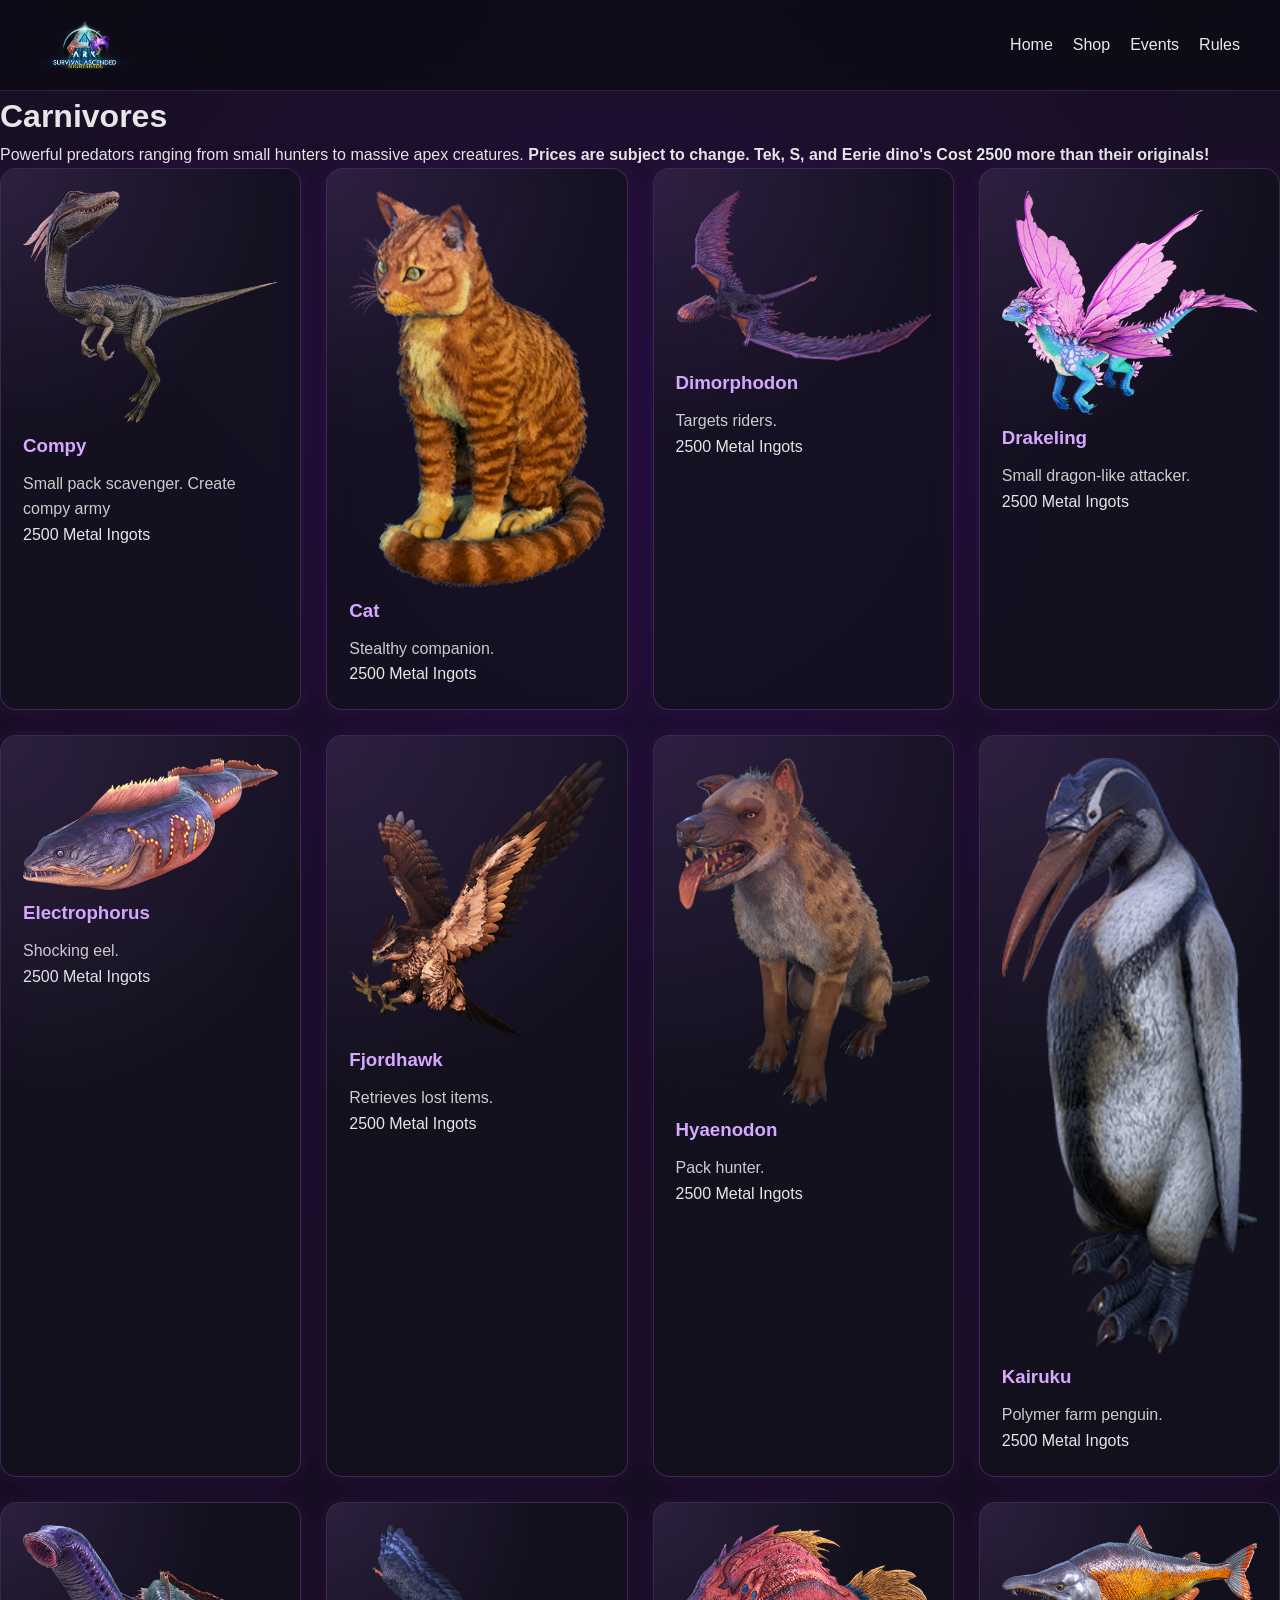
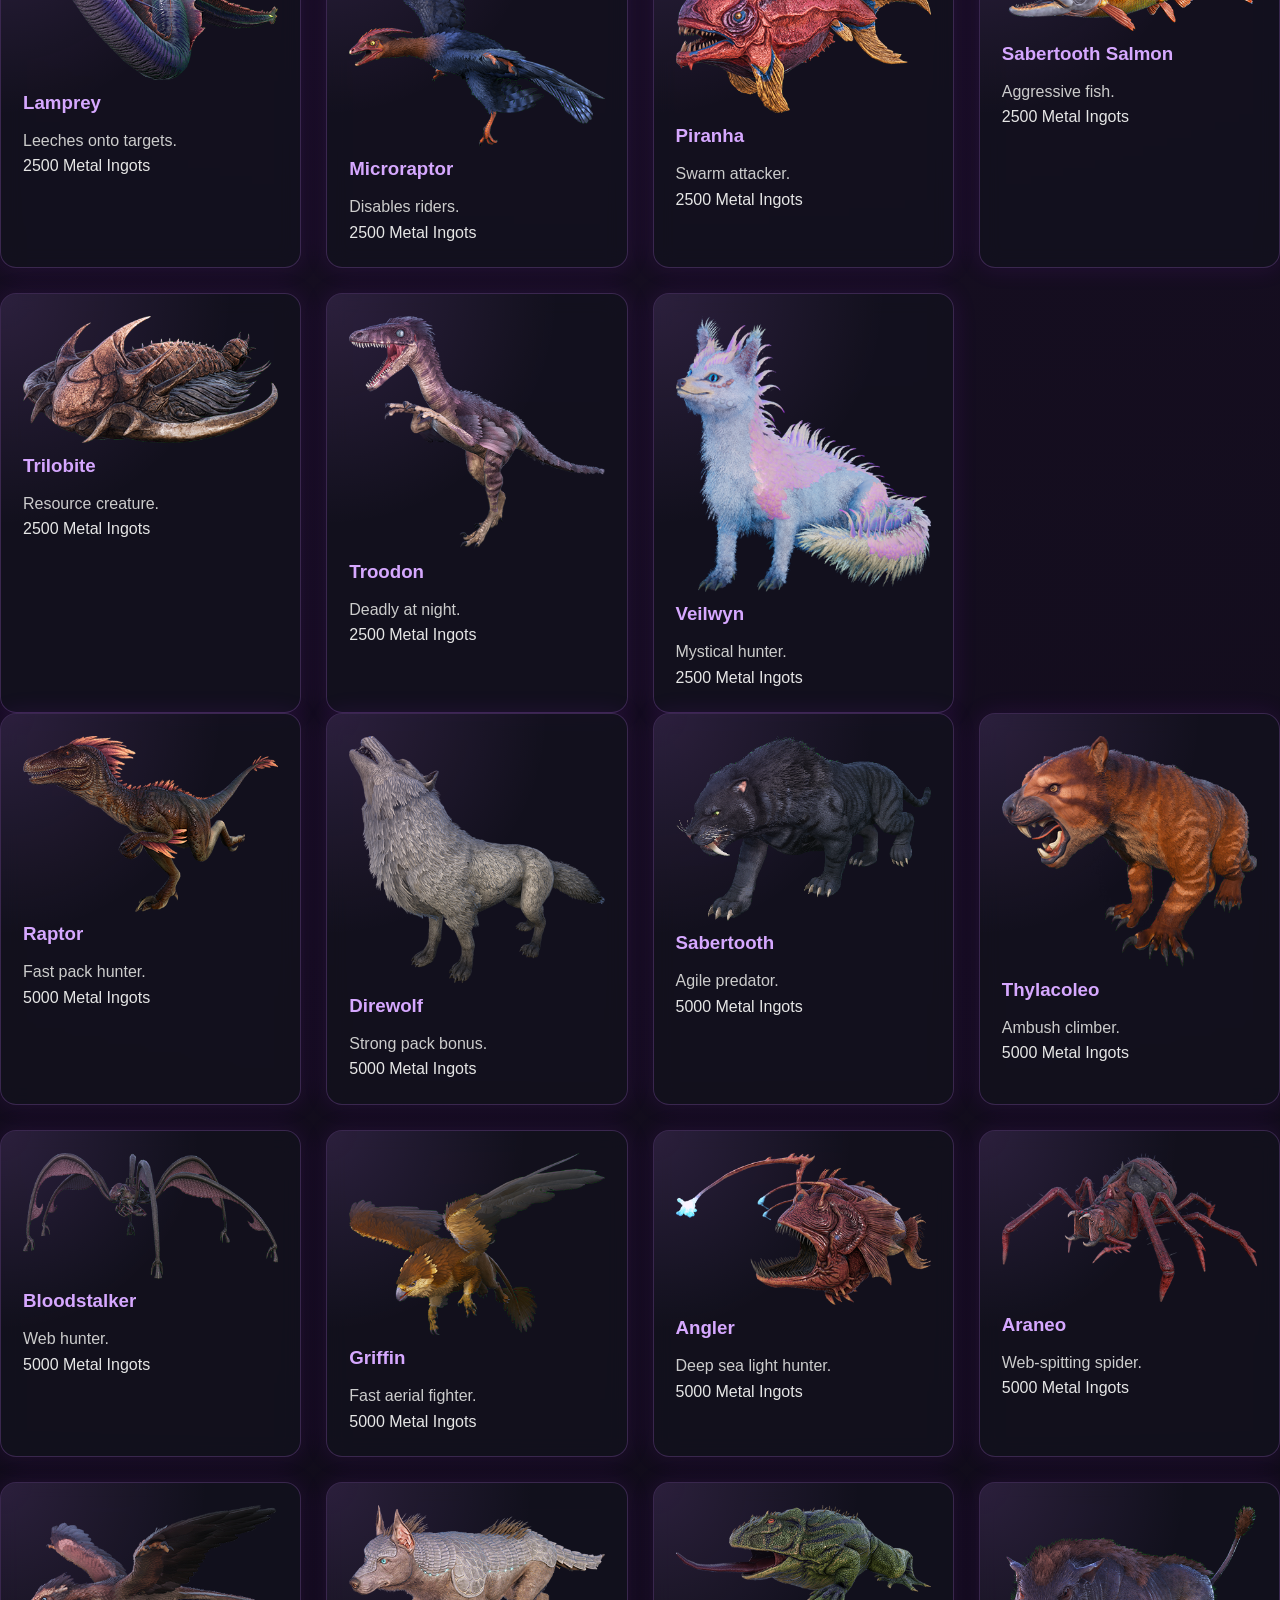
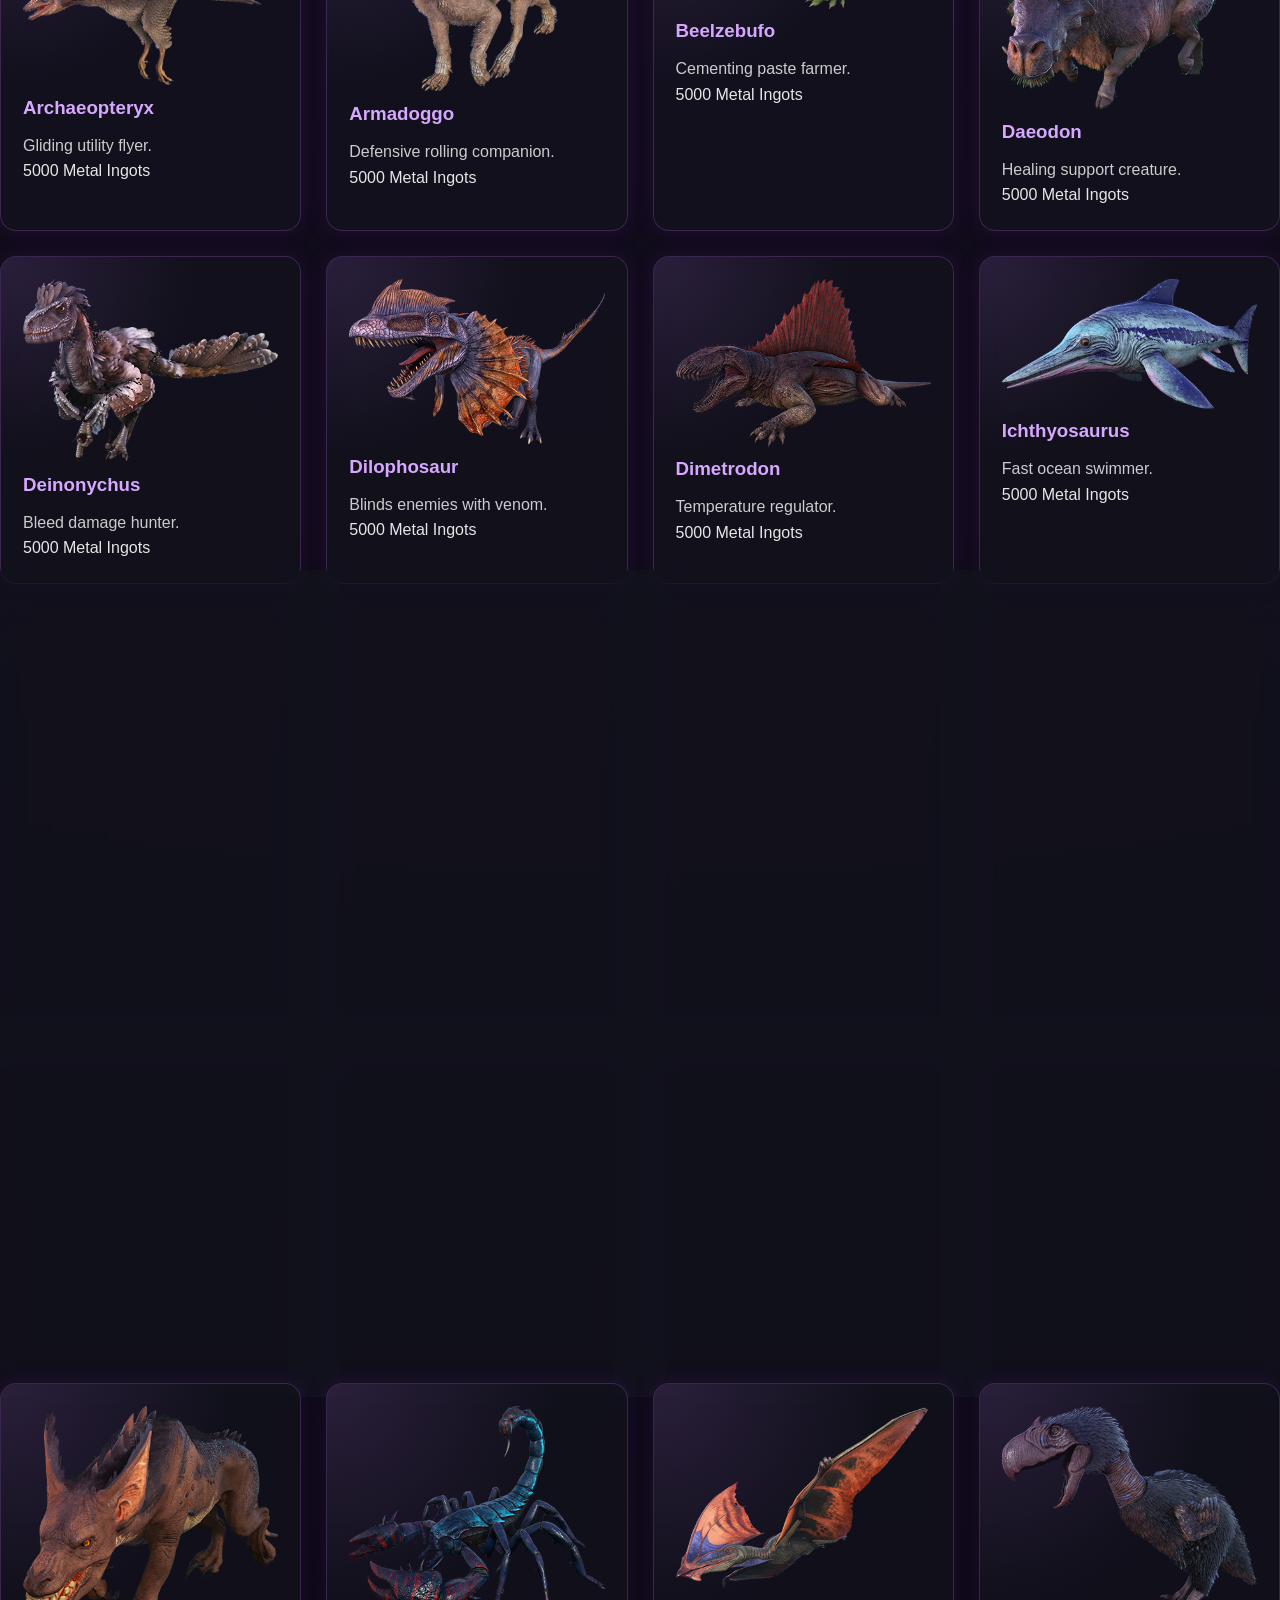
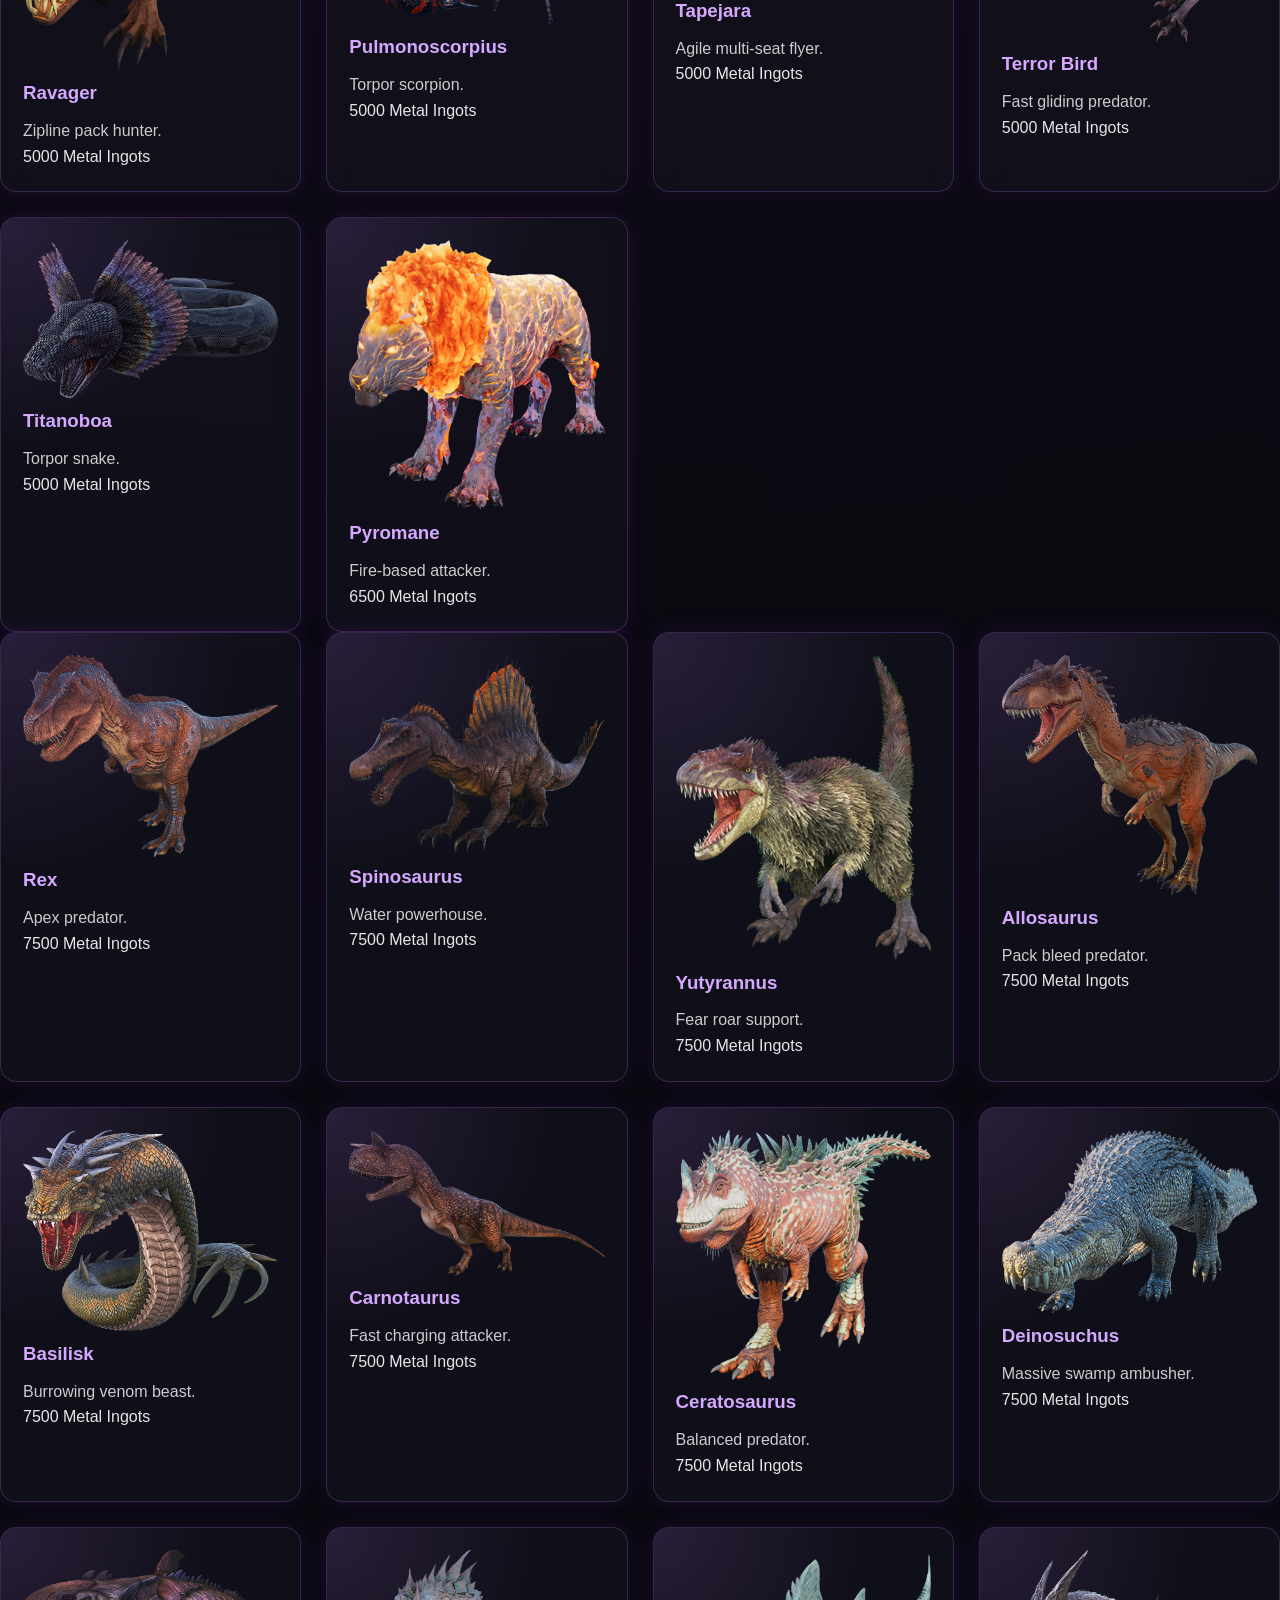
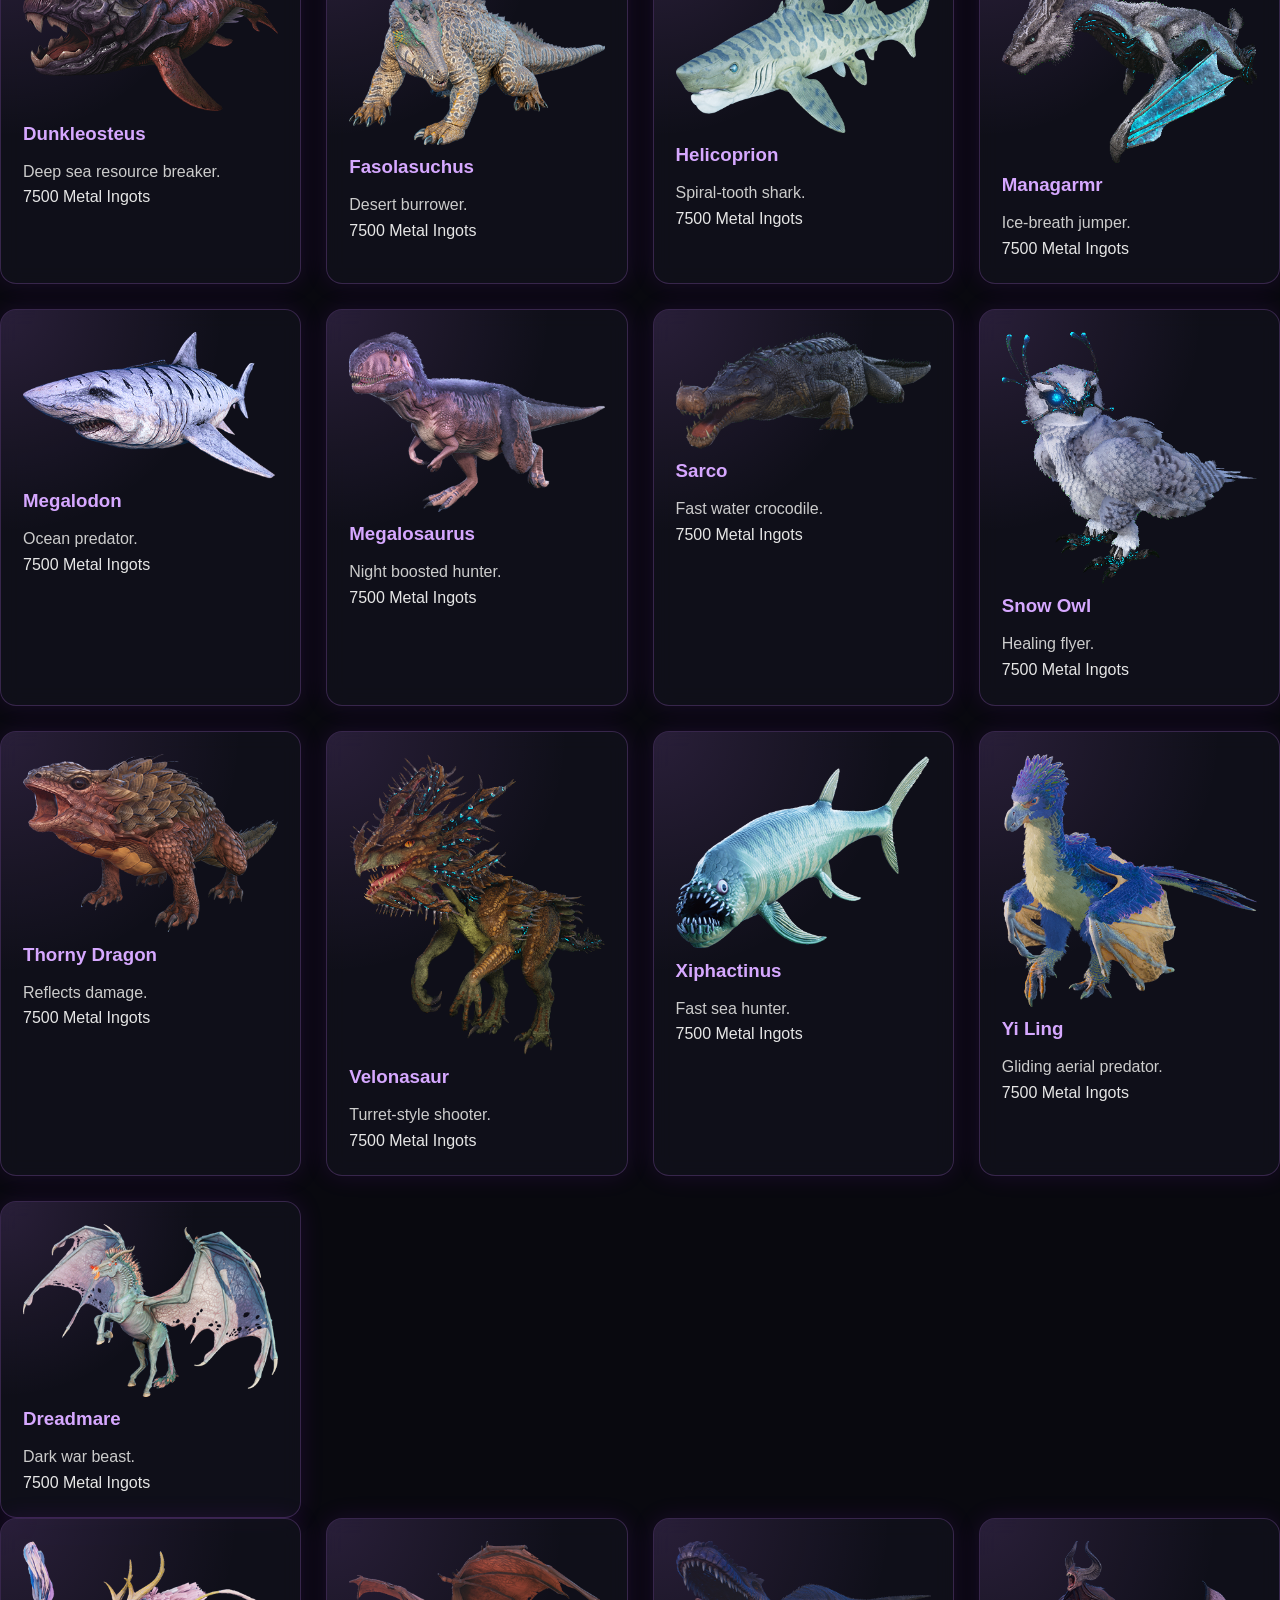
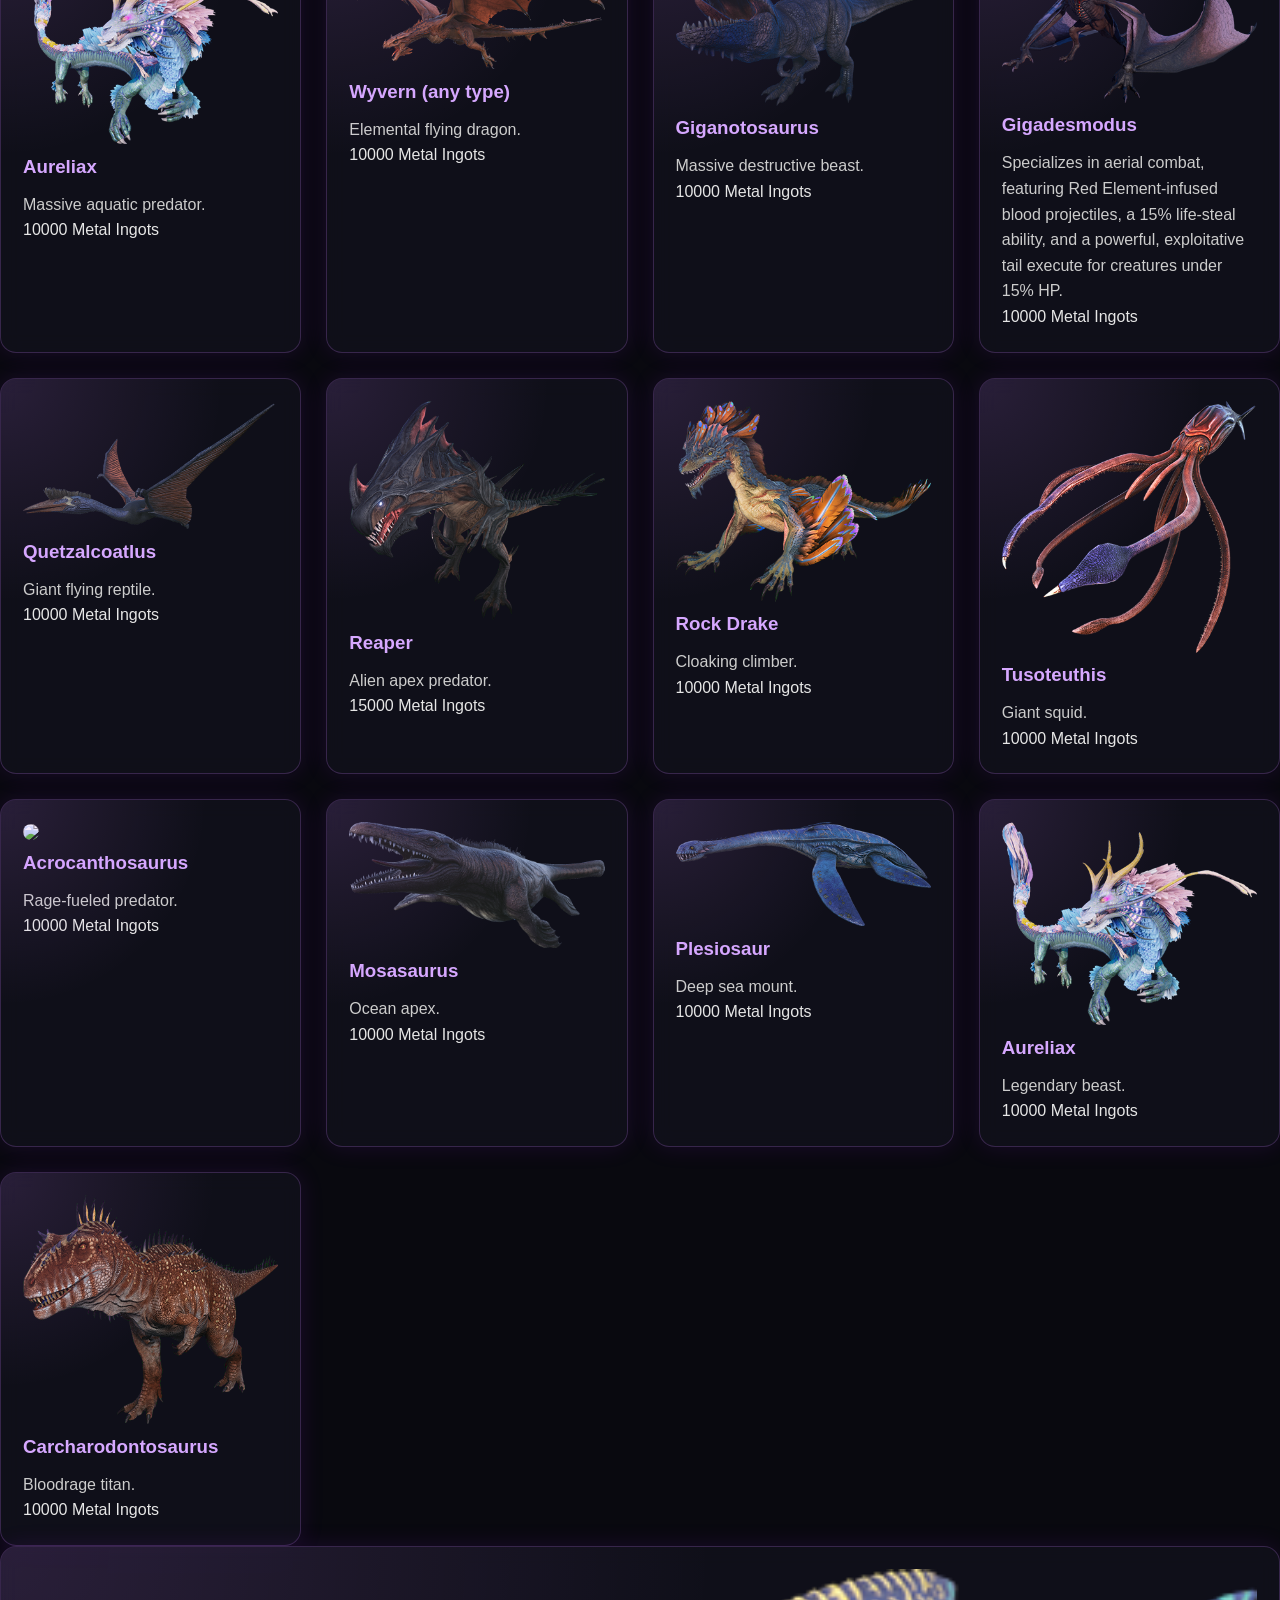
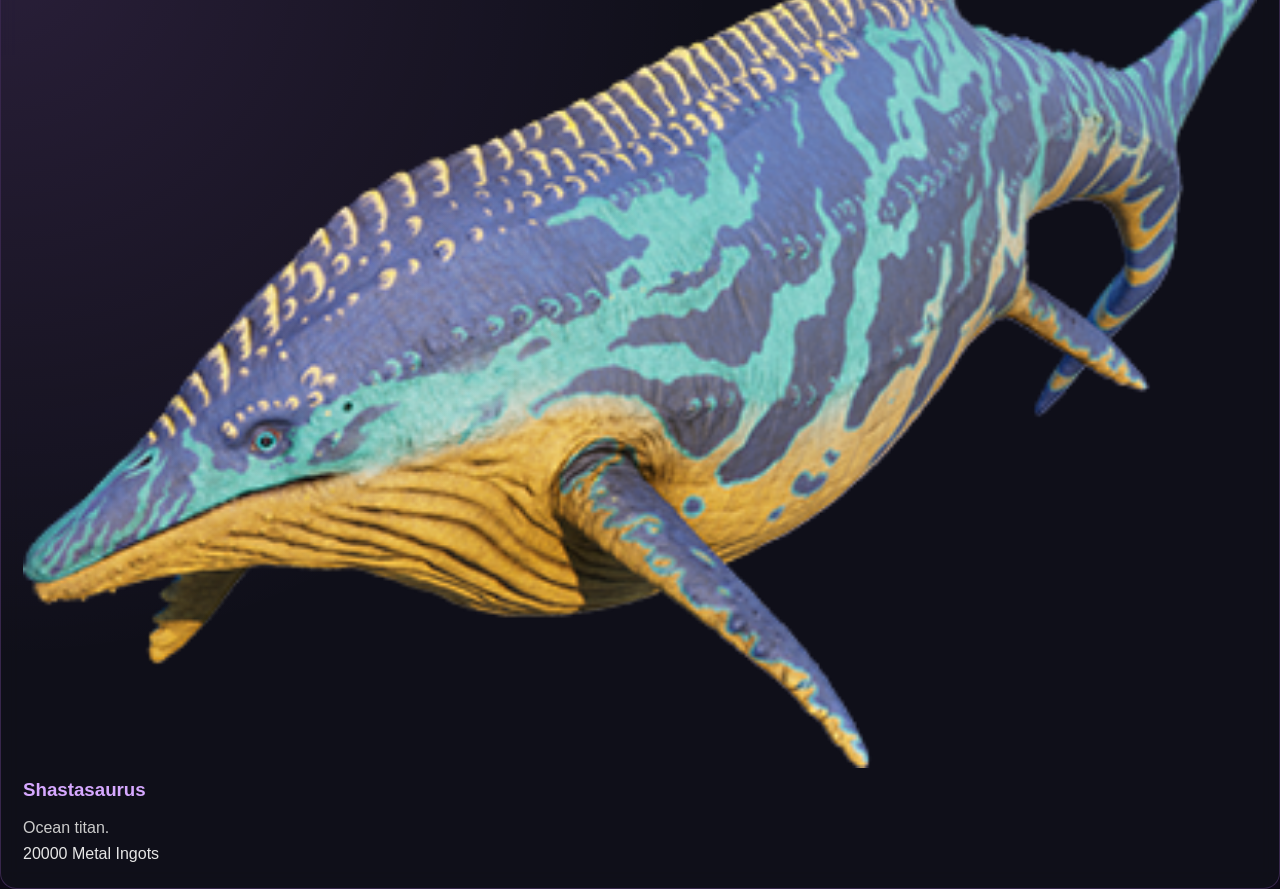
==== carnivores.html @ a94befd1 "Fixed the custom resource/item amount input." ====
<!DOCTYPE html>
<html lang="en">
<head>
<meta charset="UTF-8">
<title>Carnivores - Nightshade Ark</title>
<link rel="stylesheet" href="css/styles.css">
</head>

<body>

<!-- NAVBAR -->
<nav class="navbar">
    <a href="index.html" class="logo">
        <img src="images/logo-transparent.png" alt="Nightshade Logo">
    </a>
    <ul class="nav-links">
        <li><a href="index.html">Home</a></li>
        <li><a href="shop.html">Shop</a></li>
        <li><a href="events.html">Events</a></li>
        <li><a href="rules.html">Rules</a></li>
    </ul>
</nav>

<!-- HEADER -->
<header class="shop-header">
    <h1>Carnivores</h1>
    <p>Powerful predators ranging from small hunters to massive apex creatures. <strong>Prices are subject to change. Tek, S, and Eerie dino's Cost 2500 more than their originals!</strong></p>
</header>

<!-- ===== SMALL ===== -->
<section class="dino-section">
<div class="dino-grid">

<div class="dino-card"><img src="images/dinos/carnivores/compy.webp"><h3>Compy</h3><p>Small pack scavenger. Create compy army</p><span class="price">2500 Metal Ingots</span></div>
<div class="dino-card"><img src="images/dinos/carnivores/cat.webp"><h3>Cat</h3><p>Stealthy companion.</p><span class="price">2500 Metal Ingots</span></div>
<div class="dino-card"><img src="images/dinos/carnivores/dimorphodon.webp"><h3>Dimorphodon</h3><p>Targets riders.</p><span class="price">2500 Metal Ingots</span></div>
<div class="dino-card"><img src="images/dinos/carnivores/drakeling.webp"><h3>Drakeling</h3><p>Small dragon-like attacker.</p><span class="price">2500 Metal Ingots</span></div>
<div class="dino-card"><img src="images/dinos/carnivores/electrophorus.webp"><h3>Electrophorus</h3><p>Shocking eel.</p><span class="price">2500 Metal Ingots</span></div>
<div class="dino-card"><img src="images/dinos/carnivores/fjordhawk.webp"><h3>Fjordhawk</h3><p>Retrieves lost items.</p><span class="price">2500 Metal Ingots</span></div>
<div class="dino-card"><img src="images/dinos/carnivores/hyaenodon.webp"><h3>Hyaenodon</h3><p>Pack hunter.</p><span class="price">2500 Metal Ingots</span></div>
<div class="dino-card"><img src="images/dinos/carnivores/kairuku.webp"><h3>Kairuku</h3><p>Polymer farm penguin.</p><span class="price">2500 Metal Ingots</span></div>
<div class="dino-card"><img src="images/dinos/carnivores/lamprey.webp"><h3>Lamprey</h3><p>Leeches onto targets.</p><span class="price">2500 Metal Ingots</span></div>
<div class="dino-card"><img src="images/dinos/carnivores/microraptor.webp"><h3>Microraptor</h3><p>Disables riders.</p><span class="price">2500 Metal Ingots</span></div>
<div class="dino-card"><img src="images/dinos/carnivores/piranha.webp"><h3>Piranha</h3><p>Swarm attacker.</p><span class="price">2500 Metal Ingots</span></div>
<div class="dino-card"><img src="images/dinos/carnivores/sabertoothsalmon.webp"><h3>Sabertooth Salmon</h3><p>Aggressive fish.</p><span class="price">2500 Metal Ingots</span></div>
<div class="dino-card"><img src="images/dinos/carnivores/trilobite.webp"><h3>Trilobite</h3><p>Resource creature.</p><span class="price">2500 Metal Ingots</span></div>
<div class="dino-card"><img src="images/dinos/carnivores/troodon.webp"><h3>Troodon</h3><p>Deadly at night.</p><span class="price">2500 Metal Ingots</span></div>
<div class="dino-card"><img src="images/dinos/carnivores/veilwyn.webp"><h3>Veilwyn</h3><p>Mystical hunter.</p><span class="price">2500 Metal Ingots</span></div>

</div>
</section>

<!-- ===== MEDIUM ===== -->
<section class="dino-section">
<div class="dino-grid">

<div class="dino-card"><img src="images/dinos/carnivores/raptor.webp"><h3>Raptor</h3><p>Fast pack hunter.</p><span class="price">5000 Metal Ingots</span></div>
<div class="dino-card"><img src="images/dinos/carnivores/direwolf.webp"><h3>Direwolf</h3><p>Strong pack bonus.</p><span class="price">5000 Metal Ingots</span></div>
<div class="dino-card"><img src="images/dinos/carnivores/sabertooth.webp"><h3>Sabertooth</h3><p>Agile predator.</p><span class="price">5000 Metal Ingots</span></div>
<div class="dino-card"><img src="images/dinos/carnivores/thylacoleo.webp"><h3>Thylacoleo</h3><p>Ambush climber.</p><span class="price">5000 Metal Ingots</span></div>
<div class="dino-card"><img src="images/dinos/carnivores/bloodstalker.webp"><h3>Bloodstalker</h3><p>Web hunter.</p><span class="price">5000 Metal Ingots</span></div>
<div class="dino-card"><img src="images/dinos/carnivores/griffin.webp"><h3>Griffin</h3><p>Fast aerial fighter.</p><span class="price">5000 Metal Ingots</span></div>
<div class="dino-card"><img src="images/dinos/carnivores/angler.webp"><h3>Angler</h3><p>Deep sea light hunter.</p><span class="price">5000 Metal Ingots</span></div>
<div class="dino-card"><img src="images/dinos/carnivores/araneo.webp"><h3>Araneo</h3><p>Web-spitting spider.</p><span class="price">5000 Metal Ingots</span></div>
<div class="dino-card"><img src="images/dinos/carnivores/archaeopteryx.webp"><h3>Archaeopteryx</h3><p>Gliding utility flyer.</p><span class="price">5000 Metal Ingots</span></div>
<div class="dino-card"><img src="images/dinos/carnivores/armadoggo.webp"><h3>Armadoggo</h3><p>Defensive rolling companion.</p><span class="price">5000 Metal Ingots</span></div>
<div class="dino-card"><img src="images/dinos/carnivores/beelzebufo.webp"><h3>Beelzebufo</h3><p>Cementing paste farmer.</p><span class="price">5000 Metal Ingots</span></div>
<div class="dino-card"><img src="images/dinos/carnivores/daeodon.webp"><h3>Daeodon</h3><p>Healing support creature.</p><span class="price">5000 Metal Ingots</span></div>
<div class="dino-card"><img src="images/dinos/carnivores/deinonychus.webp"><h3>Deinonychus</h3><p>Bleed damage hunter.</p><span class="price">5000 Metal Ingots</span></div>
<div class="dino-card"><img src="images/dinos/carnivores/dilophosaur.webp"><h3>Dilophosaur</h3><p>Blinds enemies with venom.</p><span class="price">5000 Metal Ingots</span></div>
<div class="dino-card"><img src="images/dinos/carnivores/dimetrodon.webp"><h3>Dimetrodon</h3><p>Temperature regulator.</p><span class="price">5000 Metal Ingots</span></div>
<div class="dino-card"><img src="images/dinos/carnivores/ichthyosaurus.webp"><h3>Ichthyosaurus</h3><p>Fast ocean swimmer.</p><span class="price">5000 Metal Ingots</span></div>
<div class="dino-card"><img src="images/dinos/carnivores/kaprosuchus.webp"><h3>Kaprosuchus</h3><p>Leaping ambusher.</p><span class="price">5000 Metal Ingots</span></div>
<div class="dino-card"><img src="images/dinos/carnivores/manta.webp"><h3>Manta</h3><p>Fast aquatic attacker.</p><span class="price">5000 Metal Ingots</span></div>
<div class="dino-card"><img src="images/dinos/carnivores/mantis.webp"><h3>Mantis</h3><p>Weapon-wielding insect.</p><span class="price">5000 Metal Ingots</span></div>
<div class="dino-card"><img src="images/dinos/carnivores/megalania.webp"><h3>Megalania</h3><p>Applies rabies debuff.</p><span class="price">5000 Metal Ingots</span></div>
<div class="dino-card"><img src="images/dinos/carnivores/megaraptor.webp"><h3>Megaraptor</h3><p>Swift aggressive hunter.</p><span class="price">5000 Metal Ingots</span></div>
<div class="dino-card"><img src="images/dinos/carnivores/oviraptor.webp"><h3>Oviraptor</h3><p>Boosts egg production.</p><span class="price">5000 Metal Ingots</span></div>
<div class="dino-card"><img src="images/dinos/carnivores/pteranodon.webp"><h3>Pteranodon</h3><p>Fast travel flyer.</p><span class="price">5000 Metal Ingots</span></div>
<div class="dino-card"><img src="images/dinos/carnivores/purlovia.webp"><h3>Purlovia</h3><p>Burrowing ambusher.</p><span class="price">5000 Metal Ingots</span></div>
<div class="dino-card"><img src="images/dinos/carnivores/ravager.webp"><h3>Ravager</h3><p>Zipline pack hunter.</p><span class="price">5000 Metal Ingots</span></div>
<div class="dino-card"><img src="images/dinos/carnivores/pulmonoscorpius.webp"><h3>Pulmonoscorpius</h3><p>Torpor scorpion.</p><span class="price">5000 Metal Ingots</span></div>
<div class="dino-card"><img src="images/dinos/carnivores/tapejara.webp"><h3>Tapejara</h3><p>Agile multi-seat flyer.</p><span class="price">5000 Metal Ingots</span></div>
<div class="dino-card"><img src="images/dinos/carnivores/terrorbird.webp"><h3>Terror Bird</h3><p>Fast gliding predator.</p><span class="price">5000 Metal Ingots</span></div>
<div class="dino-card"><img src="images/dinos/carnivores/titanoboa.webp"><h3>Titanoboa</h3><p>Torpor snake.</p><span class="price">5000 Metal Ingots</span></div>
<div class="dino-card"><img src="images/dinos/carnivores/pyromane.webp"><h3>Pyromane</h3><p>Fire-based attacker.</p><span class="price">6500 Metal Ingots</span></div>

</div>

</div>
</section>

<!-- ===== LARGE ===== -->
<section class="dino-section">
<div class="dino-grid">

<div class="dino-card"><img src="images/dinos/carnivores/rex.webp"><h3>Rex</h3><p>Apex predator.</p><span class="price">7500 Metal Ingots</span></div>
<div class="dino-card"><img src="images/dinos/carnivores/spinosaur.webp"><h3>Spinosaurus</h3><p>Water powerhouse.</p><span class="price">7500 Metal Ingots</span></div>
<div class="dino-card"><img src="images/dinos/carnivores/yutyrannus.webp"><h3>Yutyrannus</h3><p>Fear roar support.</p><span class="price">7500 Metal Ingots</span></div>
<div class="dino-card"><img src="images/dinos/carnivores/allosaurus.webp"><h3>Allosaurus</h3><p>Pack bleed predator.</p><span class="price">7500 Metal Ingots</span></div>
<div class="dino-card"><img src="images/dinos/carnivores/basilisk.webp"><h3>Basilisk</h3><p>Burrowing venom beast.</p><span class="price">7500 Metal Ingots</span></div>
<div class="dino-card"><img src="images/dinos/carnivores/carnotaurus.webp"><h3>Carnotaurus</h3><p>Fast charging attacker.</p><span class="price">7500 Metal Ingots</span></div>
<div class="dino-card"><img src="images/dinos/carnivores/ceratosaurus.webp"><h3>Ceratosaurus</h3><p>Balanced predator.</p><span class="price">7500 Metal Ingots</span></div>
<div class="dino-card"><img src="images/dinos/carnivores/deinosuchus.webp"><h3>Deinosuchus</h3><p>Massive swamp ambusher.</p><span class="price">7500 Metal Ingots</span></div>
<div class="dino-card"><img src="images/dinos/carnivores/dunkleosteus.webp"><h3>Dunkleosteus</h3><p>Deep sea resource breaker.</p><span class="price">7500 Metal Ingots</span></div>
<div class="dino-card"><img src="images/dinos/carnivores/fasolasuchus.webp"><h3>Fasolasuchus</h3><p>Desert burrower.</p><span class="price">7500 Metal Ingots</span></div>
<div class="dino-card"><img src="images/dinos/carnivores/helicoprion.webp"><h3>Helicoprion</h3><p>Spiral-tooth shark.</p><span class="price">7500 Metal Ingots</span></div>
<div class="dino-card"><img src="images/dinos/carnivores/managarmr.webp"><h3>Managarmr</h3><p>Ice-breath jumper.</p><span class="price">7500 Metal Ingots</span></div>
<div class="dino-card"><img src="images/dinos/carnivores/megalodon.webp"><h3>Megalodon</h3><p>Ocean predator.</p><span class="price">7500 Metal Ingots</span></div>
<div class="dino-card"><img src="images/dinos/carnivores/megalosaurus.webp"><h3>Megalosaurus</h3><p>Night boosted hunter.</p><span class="price">7500 Metal Ingots</span></div>
<div class="dino-card"><img src="images/dinos/carnivores/sarco.webp"><h3>Sarco</h3><p>Fast water crocodile.</p><span class="price">7500 Metal Ingots</span></div>
<div class="dino-card"><img src="images/dinos/carnivores/snowowl.webp"><h3>Snow Owl</h3><p>Healing flyer.</p><span class="price">7500 Metal Ingots</span></div>
<div class="dino-card"><img src="images/dinos/carnivores/thornydragon.webp"><h3>Thorny Dragon</h3><p>Reflects damage.</p><span class="price">7500 Metal Ingots</span></div>
<div class="dino-card"><img src="images/dinos/carnivores/velonasaur.webp"><h3>Velonasaur</h3><p>Turret-style shooter.</p><span class="price">7500 Metal Ingots</span></div>
<div class="dino-card"><img src="images/dinos/carnivores/xiphactinus.webp"><h3>Xiphactinus</h3><p>Fast sea hunter.</p><span class="price">7500 Metal Ingots</span></div>
<div class="dino-card"><img src="images/dinos/carnivores/yiling.webp"><h3>Yi Ling</h3><p>Gliding aerial predator.</p><span class="price">7500 Metal Ingots</span></div>
<div class="dino-card"><img src="images/dinos/carnivores/dreadmare.webp"><h3>Dreadmare</h3><p>Dark war beast.</p><span class="price">7500 Metal Ingots</span></div>

</div>

</div>
</section>

<!-- ===== EXTREME ===== -->
<section class="dino-section">
<div class="dino-grid">
<div class="dino-card"><img src="images/dinos/carnivores/aureliax.webp"><h3>Aureliax</h3><p>Massive aquatic predator.</p><span class="price">10000 Metal Ingots</span></div>
<div class="dino-card"><img src="images/dinos/carnivores/wyvern.webp"><h3>Wyvern (any type)</h3><p>Elemental flying dragon.</p><span class="price">10000 Metal Ingots</span></div>
<div class="dino-card"><img src="images/dinos/carnivores/giganotosaurus.webp"><h3>Giganotosaurus</h3><p>Massive destructive beast.</p><span class="price">10000 Metal Ingots</span></div>
<div class="dino-card"><img src="images/dinos/carnivores/gigadesmodus.webp"><h3>Gigadesmodus</h3><p>Specializes in aerial combat, featuring Red Element-infused blood projectiles, a 15% life-steal ability, and a powerful, exploitative tail execute for creatures under 15% HP.</p><span class="price">10000 Metal Ingots</span></div>
<div class="dino-card"><img src="images/dinos/carnivores/quetzal.webp"><h3>Quetzalcoatlus</h3><p>Giant flying reptile.</p><span class="price">10000 Metal Ingots</span></div>
<div class="dino-card"><img src="images/dinos/carnivores/reaper.webp"><h3>Reaper</h3><p>Alien apex predator.</p><span class="price">15000 Metal Ingots</span></div>
<div class="dino-card"><img src="images/dinos/carnivores/rockdrake.webp"><h3>Rock Drake</h3><p>Cloaking climber.</p><span class="price">10000 Metal Ingots</span></div>
<div class="dino-card"><img src="images/dinos/carnivores/tusoteuthis.webp"><h3>Tusoteuthis</h3><p>Giant squid.</p><span class="price">10000 Metal Ingots</span></div>
<div class="dino-card"><img src="images/dinos/carnivores/acrocanthosaurus.webp"><h3>Acrocanthosaurus</h3><p>Rage-fueled predator.</p><span class="price">10000 Metal Ingots</span></div>
<div class="dino-card"><img src="images/dinos/carnivores/mosasaurus.webp"><h3>Mosasaurus</h3><p>Ocean apex.</p><span class="price">10000 Metal Ingots</span></div>
<div class="dino-card"><img src="images/dinos/carnivores/plesiosaur.webp"><h3>Plesiosaur</h3><p>Deep sea mount.</p><span class="price">10000 Metal Ingots</span></div>
<div class="dino-card"><img src="images/dinos/carnivores/aureliax.webp"><h3>Aureliax</h3><p>Legendary beast.</p><span class="price">10000 Metal Ingots</span></div>
<div class="dino-card"><img src="images/dinos/carnivores/carcharodontosaurus.webp"><h3>Carcharodontosaurus</h3><p>Bloodrage titan.</p><span class="price">10000 Metal Ingots</span></div>

</div>

</div>
</section>

<!-- ===== BEHEMOTH ===== -->
<section class="dino-section">
<div class="dino-grid">

<div class="dino-card"><img src="images/dinos/carnivores/shastasaurus.webp"><h3>Shastasaurus</h3><p>Ocean titan.</p><span class="price">20000 Metal Ingots</span></div>

</div>
</section>
<script>
    let cart = JSON.parse(localStorage.getItem('arkShopCart')) || [];

    // 1. CLICK TO ADD (This is the only time the HTML list "refreshes")
    document.addEventListener('click', (e) => {
        const card = e.target.closest('.item-card') || e.target.closest('.dino-card');
        if (card) {
            const nameEl = card.querySelector('h2') || card.querySelector('h3');
            const priceEl = card.querySelector('.price');
            if (nameEl && priceEl) {
                const name = nameEl.innerText.trim();
                const priceInIngots = parseInt(priceEl.innerText.replace(/[^0-9]/g, ''));
                if (!isNaN(priceInIngots)) {
                    const index = cart.findIndex(item => item.name === name);
                    if (index !== -1) {
                        cart[index].qty += 1;
                    } else {
                        cart.push({ name: name, price: priceInIngots, qty: 1 });
                    }
                    // Full refresh only when a card is clicked
                    renderCart();
                }
            }
        }
    });

    // 2. PLUS/MINUS BUTTONS (Also triggers full refresh)
    function updateQuantity(name, change) {
        const index = cart.findIndex(item => item.name === name);
        if (index !== -1) {
            cart[index].qty += change;
            if (cart[index].qty <= 0) cart.splice(index, 1);
            renderCart();
        }
    }

    // 3. MANUAL TYPING (DOES NOT refresh HTML - allows continuous typing)
    function handleManualQty(name, newQty, inputElement) {
        const index = cart.findIndex(item => item.name === name);
        if (index !== -1) {
            const val = parseInt(newQty);
            // Update the data in memory
            cart[index].qty = isNaN(val) ? 0 : val;
            
            // Save to memory
            localStorage.setItem('arkShopCart', JSON.stringify(cart));

            // Update the PRICE for just THIS row without refreshing the list
            const row = inputElement.closest('.cart-row');
            const rowPriceDisplay = row.querySelector('.item-price-display');
            if (rowPriceDisplay) {
                rowPriceDisplay.innerText = (cart[index].qty * cart[index].price).toLocaleString();
            }

            // Update the Grand Totals at the bottom
            calculateTotalsOnly();
        }
    }

    function calculateTotalsOnly() {
        let totalIngots = 0;
        cart.forEach(item => {
            totalIngots += (item.price * item.qty);
        });
        const totalRes = totalIngots * 20;
        document.getElementById('totalIng').innerText = totalIngots.toLocaleString();
        document.getElementById('totalRes').innerText = totalRes.toLocaleString();
    }

    function renderCart() {
        const listContainer = document.getElementById('cart-items-list');
        listContainer.innerHTML = '';
        
        if (cart.length === 0) {
            listContainer.innerHTML = '<p style="text-align:center; color:#555; font-size:12px; margin-top:10px;">Select items to begin</p>';
        }

        cart.forEach((item) => {
            listContainer.innerHTML += `
                <div class="cart-row">
                    <div class="item-controls">
                        <button class="qty-btn" onclick="event.stopPropagation(); updateQuantity('${item.name}', -1)">-</button>
                        <input type="number" class="qty-input" value="${item.qty}" 
                               oninput="handleManualQty('${item.name}', this.value, this)" 
                               onclick="event.stopPropagation()">
                        <button class="qty-btn" onclick="event.stopPropagation(); updateQuantity('${item.name}', 1)">+</button>
                    </div>
                    <span class="item-name">${item.name}</span>
                    <span class="item-price-display">${(item.price * item.qty).toLocaleString()}</span>
                </div>`;
        });
        
        calculateTotalsOnly();
        localStorage.setItem('arkShopCart', JSON.stringify(cart));
    }

    function clearCart() {
        cart = [];
        renderCart();
    }

    function copyHudTicket() {
        if (cart.length === 0) return alert("Cart is empty!");
        let summary = "--- NIGHTSHADE SHOP ORDER ---\n";
        cart.forEach(item => { 
            if(item.qty > 0) summary += `${item.qty}x ${item.name} (${(item.price * item.qty).toLocaleString()} Ingots)\n`; 
        });
        summary += `\nTOTAL: ${document.getElementById('totalRes').innerText} Resources -> ${document.getElementById('totalIng').innerText} Ingots`;
        navigator.clipboard.writeText(summary).then(() => { alert("Order copied to clipboard!"); });
    }

    window.addEventListener('load', renderCart);
</script>

</body>
</html>
---- css/styles.css ----
/* =========================
   RESET
========================= */

* {
    margin: 0;
    padding: 0;
    box-sizing: border-box;
}

/* =========================
   BODY
========================= */

body {
    font-family: Arial, sans-serif;

    background:
        radial-gradient(circle at top, #1b1028 0%, #09090f 55%);

    background-color: #09090f;

    color: #e6e6e6;

    line-height: 1.6;

    overflow-x: hidden;

    position: relative;
}

/* Ambient glow */
body::after {
    content: "";

    position: fixed;

    top: -20%;
    left: -20%;

    width: 140%;
    height: 140%;

    background:
        radial-gradient(
            circle,
            rgba(120,0,255,0.08),
            transparent 60%
        );

    pointer-events: none;

    z-index: -2;
}

/* =========================
   NAVBAR
========================= */

.navbar {
    display: flex;
    justify-content: space-between;
    align-items: center;

    padding: 20px 40px;

    background:
        rgba(10,10,18,0.72);

    backdrop-filter: blur(14px);

    border-bottom:
        1px solid rgba(199,125,255,0.18);

    position: sticky;
    top: 0;

    z-index: 1000;
}

.logo img {
    height: 50px;
    width: auto;
    display: block;
}

.nav-links {
    list-style: none;
    display: flex;
    gap: 20px;
}

.nav-links a {
    text-decoration: none;
    color: #EAEAEA;
    transition: 0.25s ease;
}

.nav-links a:hover {
    color: #c77dff;
    text-shadow: 0 0 12px rgba(199,125,255,0.7);
}

/* =========================
   HERO
========================= */

.hero {
    position: relative;

    min-height: 85vh;

    display: flex;
    justify-content: center;
    align-items: center;

    text-align: center;

    overflow: hidden;

    background:
        linear-gradient(
            rgba(10,10,18,0.55),
            rgba(10,10,18,0.88)
        ),
        url('../images/arkbackground-clean-wip.png')
        no-repeat center center;

    background-size: cover;
    background-attachment: fixed;
}

.hero::before {
    content: "";

    position: absolute;
    inset: 0;

    background:
        linear-gradient(
            rgba(10,10,20,0.15),
            rgba(10,10,20,0.4)
        ),
        url('../images/fog.png');

    background-size: cover;

    opacity: 0.16;

    animation: fogMove 90s linear infinite;

    pointer-events: none;
}

@keyframes fogMove {
    from {
        transform: translateX(0);
    }

    to {
        transform: translateX(-500px);
    }
}

.hero-content {
    position: relative;
    z-index: 2;

    animation: fadeIn 1.5s ease;
}

.hero h2 {
    font-size: 58px;

    color: #f0d8ff;

    text-shadow:
        0 0 15px rgba(106,13,173,0.7),
        0 0 30px rgba(199,125,255,0.25);

    margin-bottom: 15px;
}

.hero p {
    color: #cccccc;
    margin-bottom: 25px;
    font-size: 18px;
}

/* =========================
   BUTTONS
========================= */

.btn-primary,
.discord-button,
.server-cards .card .btn {
    display: inline-block;

    background:
        linear-gradient(135deg, #7a00ff, #c84bff);

    color: white;

    padding: 12px 26px;

    border-radius: 10px;

    text-decoration: none;
    font-weight: bold;

    transition: all 0.25s ease;

    box-shadow:
        0 0 15px rgba(200, 75, 255, 0.4);
}

.btn-primary:hover,
.discord-button:hover,
.server-cards .card .btn:hover {
    transform: translateY(-3px) scale(1.03);

    box-shadow:
        0 0 25px rgba(200, 75, 255, 0.7);
}

/* =========================
   SECTIONS
========================= */

.about,
.rules,
.events-page,
.shop-page,
.maps,
.original-server .server-image img {

    width: 500px;
    max-width: 90%;

    height: auto;

    display: block;

    margin: 20px auto;

    border-radius: 12px;

    box-shadow:
        0 10px 30px rgba(0,0,0,0.6);

    transition:
        transform 0.3s,
        box-shadow 0.3s;
}


.about h2,
.rules h2,
.maps h2,
.events-hero h1,
.shop-hero h1,
.original-server h2 {
    color: #c77dff;

    text-shadow:
        0 0 10px rgba(199,125,255,0.35);
    
    text-align: center;

    display: flex;
    flex-direction: column;
    align-items: center;
}
.original-server p {
    font-size: 1.1rem;

    max-width: 800px;

    margin: 0 auto 40px auto;

    line-height: 1.8;

    color: #ccc;

    text-align: center;
}

/* =========================
   FEATURES / GRIDS
========================= */

.features,
.server-cards,
.map-gallery,
.depth-container {
    display: flex;
    justify-content: center;
    gap: 25px;
    flex-wrap: wrap;
}

.dino-grid,
.shop-grid,
.events-container {
    display: grid;

    grid-template-columns:
        repeat(auto-fit, minmax(240px, 1fr));

    gap: 25px;
}

/* =========================
   UNIVERSAL CARD STYLE
========================= */

.card,
.rule-card,
.event-card,
.item-card,
.dino-card,
.info-card,
.starter-card,
.server-cards .card,
.forum-box,
.depth-card {

    background:
        rgba(18, 18, 30, 0.72);

    backdrop-filter: blur(10px);

    border:
        1px solid rgba(199,125,255,0.22);

    border-radius: 16px;

    padding: 22px;

    box-shadow:
        0 0 25px rgba(160,32,240,0.12);

    transition:
        transform 0.2s ease,
        box-shadow 0.25s ease;

    position: relative;

    overflow: hidden;
}

.card::before,
.rule-card::before,
.event-card::before,
.item-card::before,
.dino-card::before,
.info-card::before,
.starter-card::before,
.depth-card::before {
    content: "";

    position: absolute;
    inset: 0;

    background:
        radial-gradient(
            circle at top left,
            rgba(199,125,255,0.14),
            transparent 45%
        );

    pointer-events: none;
}

.card:hover,
.rule-card:hover,
.event-card:hover,
.item-card:hover,
.dino-card:hover,
.info-card:hover,
.starter-card:hover,
.server-cards .card:hover,
.depth-card:hover {

    transform:
        translateY(-6px)
        scale(1.01);

    box-shadow:
        0 0 35px rgba(160,32,240,0.35);
}

/* =========================
   CARD TEXT
========================= */

.card h3,
.rule-card h3,
.event-card h2,
.item-card h2,
.dino-card h3,
.depth-card h2,
.server-cards .card h3 {

    color: #d6a8ff;

    margin-bottom: 10px;
}

.card p,
.rule-card p,
.event-card p,
.item-card p,
.dino-card p,
.depth-card p,
.server-cards .card p {

    color: #cccccc;
}

/* =========================
   DINO IMAGES
========================= */

.dino-card img,
.server-cards .card img,
.map-item img {
    width: 100%;

    border-radius: 12px;

    transition:
        transform 0.25s ease,
        box-shadow 0.25s ease;
}

.dino-card img:hover,
.map-item img:hover {
    transform: scale(1.03);

    box-shadow:
        0 10px 30px rgba(0,0,0,0.5);
}

/* =========================
   SHOP TABS
========================= */

.shop-tabs {
    display: flex;
    justify-content: center;
    gap: 15px;
    flex-wrap: wrap;

    margin: 30px 0 45px;
}

.shop-tabs a {
    background:
        rgba(40,40,60,0.7);

    border:
        1px solid rgba(199,125,255,0.18);

    color: #FFD700;

    padding: 12px 20px;

    border-radius: 10px;

    text-decoration: none;

    transition: all 0.25s ease;
}

.shop-tabs a:hover {
    background: #A020F0;

    color: white;

    box-shadow:
        0 0 18px rgba(160,32,240,0.45);
}

/* =========================
   FORUM
========================= */

.forum-section {
    margin-top: 70px;
    text-align: center;
}

.forum-section h2 {
    color: #c77dff;
    margin-bottom: 12px;
}

#forum-embed {
    width: 100%;
}

.forum-box iframe {
    border-radius: 12px;
}

/* =========================
   DEPTH EFFECTS
========================= */

.depth-container {
    perspective: 1200px;
}

.depth-card {
    width: 280px;

    min-height: 220px;

    transform-style: preserve-3d;

    transition:
        transform 0.08s ease-out,
        box-shadow 0.2s ease;

    cursor: pointer;
}

.depth-card h2 {
    transform: translateZ(40px);
}

.depth-card p {
    transform: translateZ(25px);
}

.depth-card::after {
    content: "";

    position: absolute;

    width: 220px;
    height: 220px;

    background:
        radial-gradient(
            circle,
            rgba(199,125,255,0.18),
            transparent 70%
        );

    pointer-events: none;
}

/* =========================
   FOOTER
========================= */

.footer,
footer {
    text-align: center;

    padding: 25px;

    margin-top: 60px;

    border-top:
        1px solid rgba(199,125,255,0.15);

    color: #888;

    font-size: 14px;

    background:
        rgba(10,10,18,0.55);
}

/* =========================
   ANIMATIONS
========================= */

@keyframes fadeIn {
    from {
        opacity: 0;
        transform: translateY(20px);
    }

    to {
        opacity: 1;
        transform: translateY(0);
    }
}

/* =========================
   MOBILE
========================= */

@media (max-width: 768px) {

    .navbar {
        flex-direction: column;
        gap: 15px;
    }

    .hero h2 {
        font-size: 38px;
    }

    .hero p {
        font-size: 16px;
    }

    .features,
    .server-cards,
    .map-gallery {
        flex-direction: column;
        align-items: center;
    }

    .shop-tabs {
        flex-direction: column;
        align-items: center;
    }
}
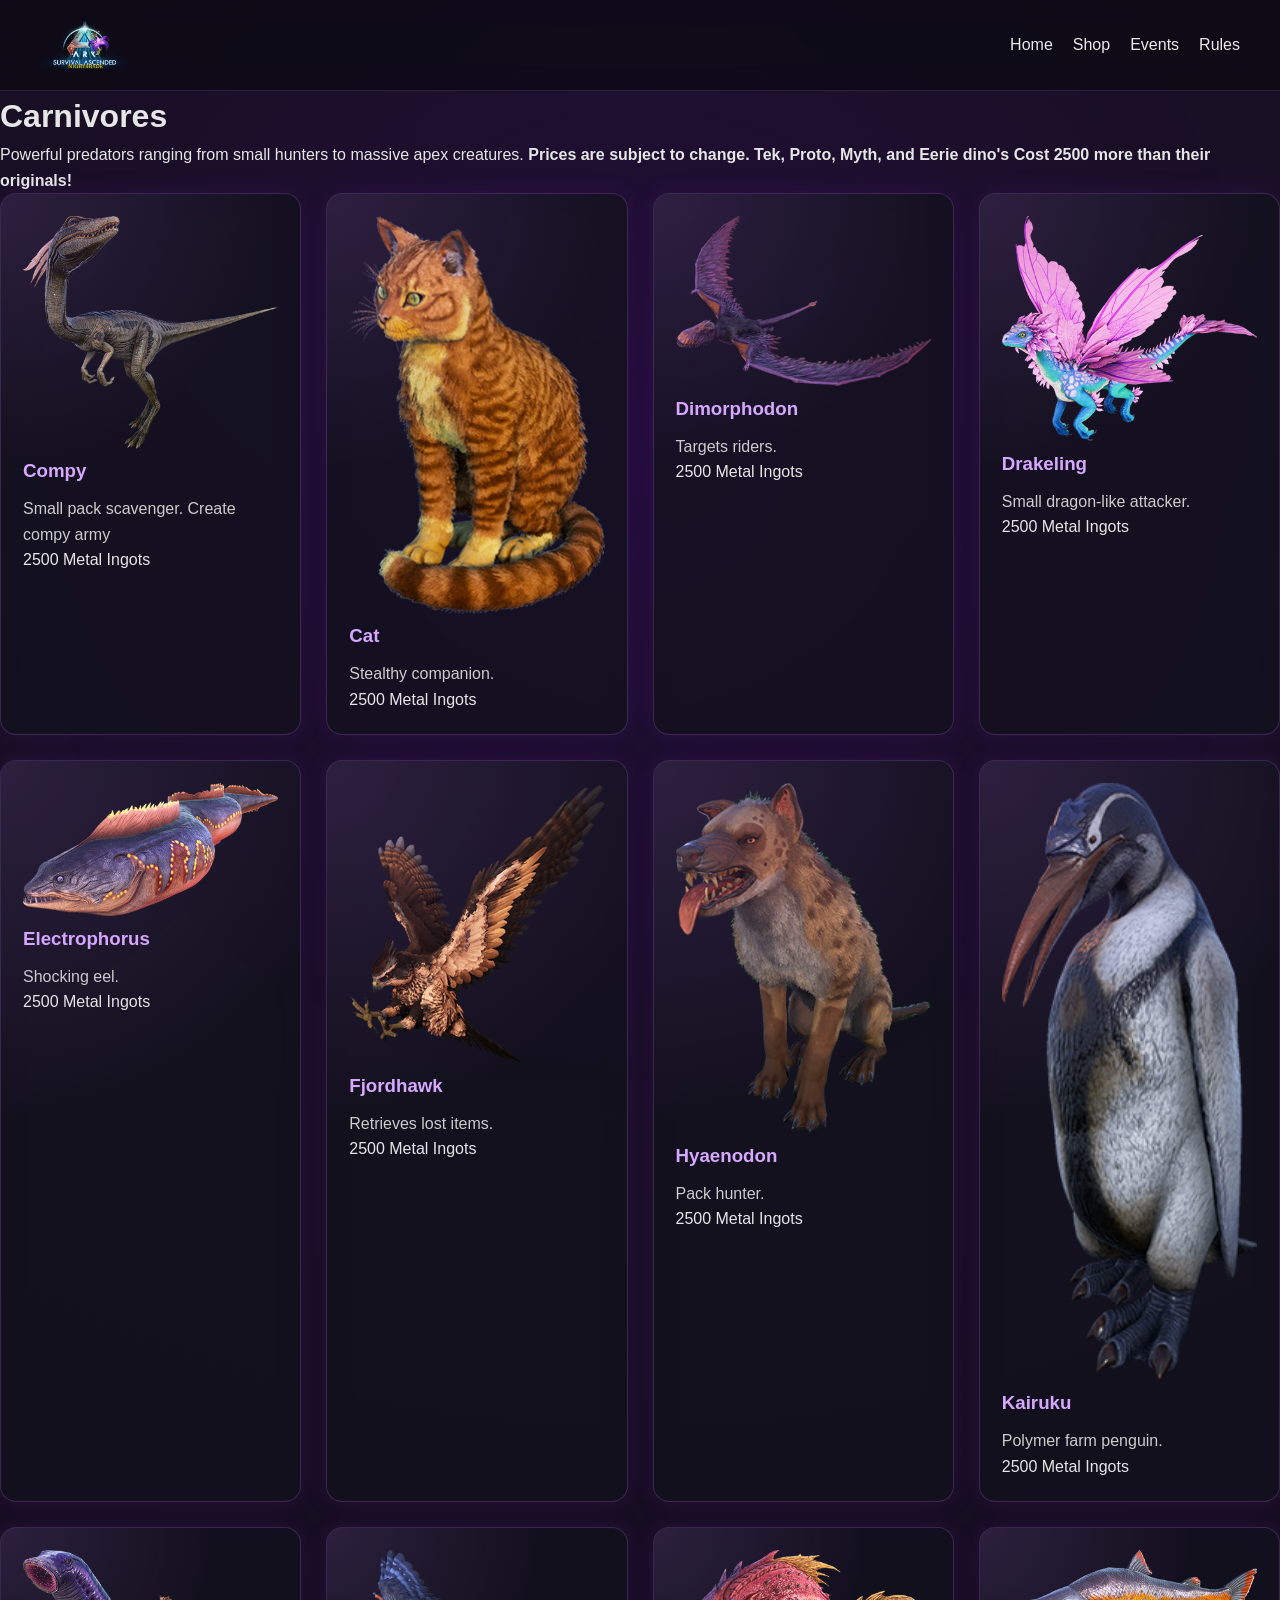
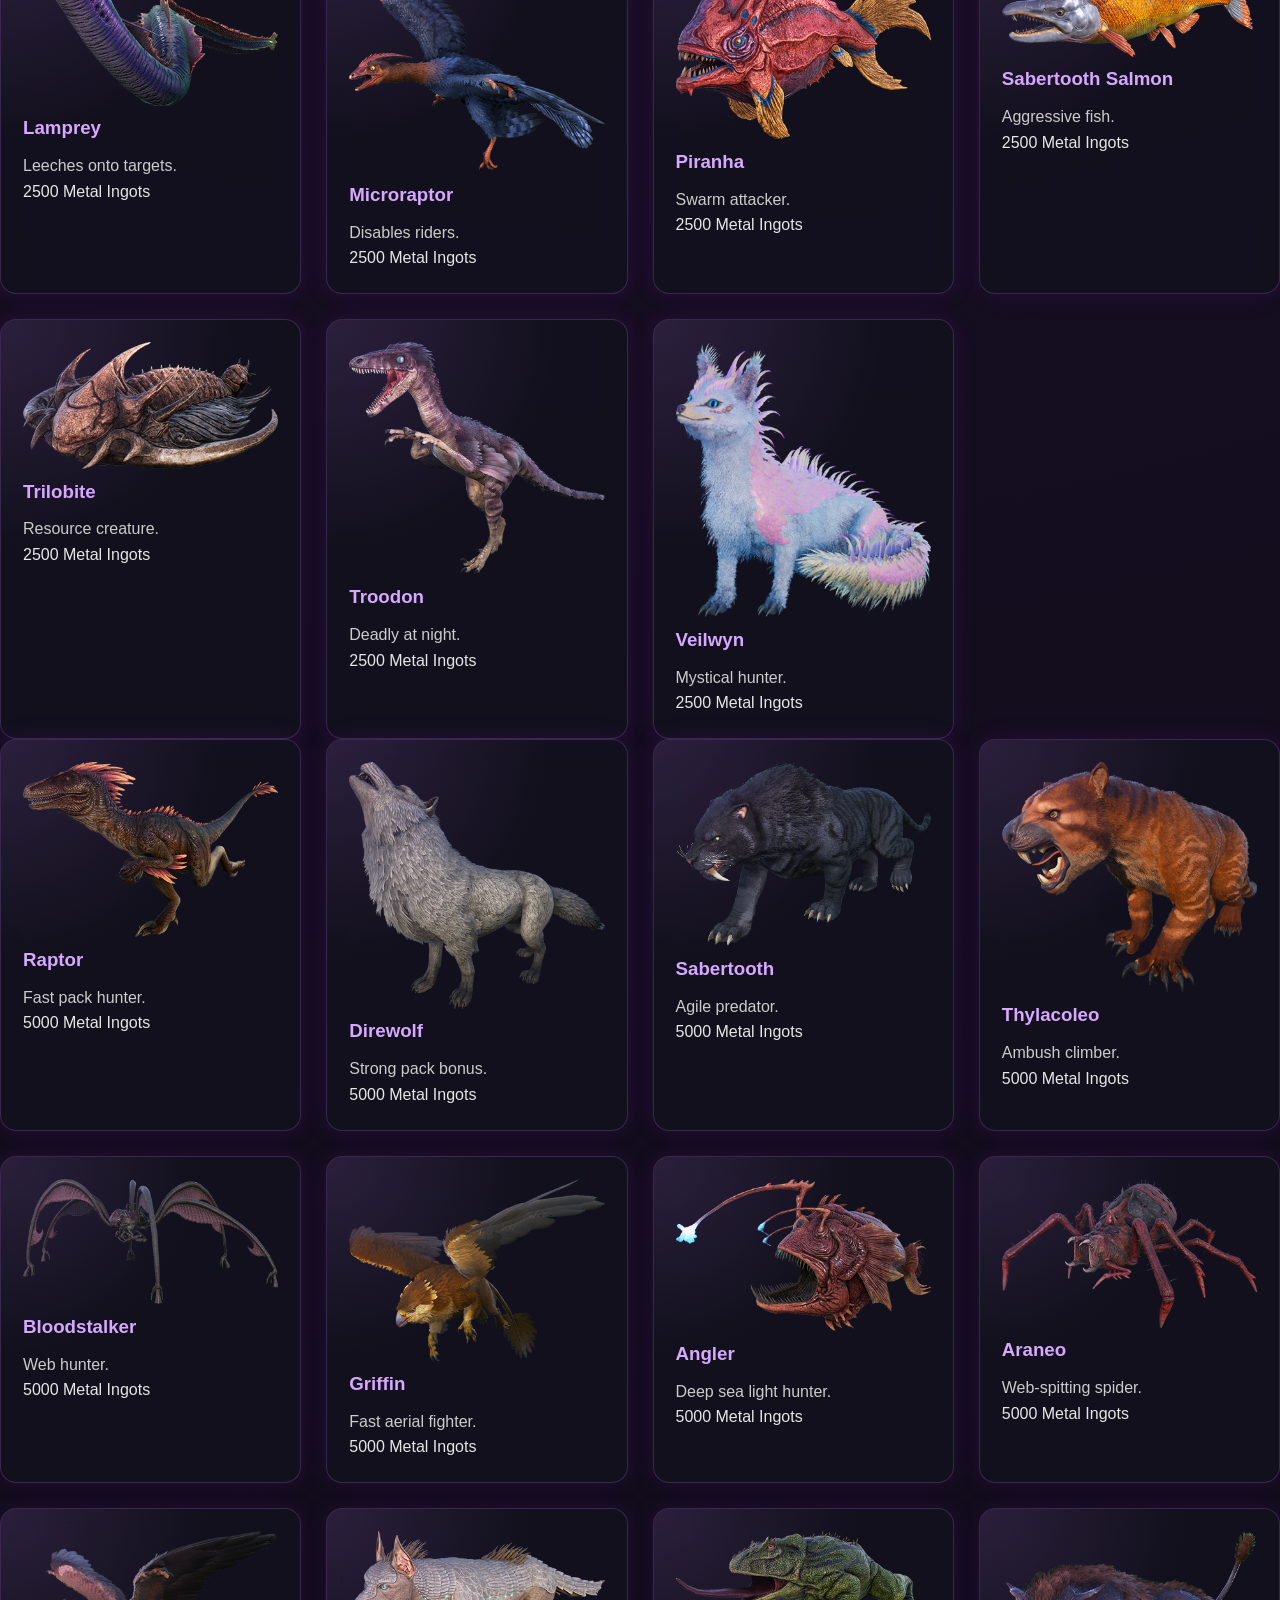
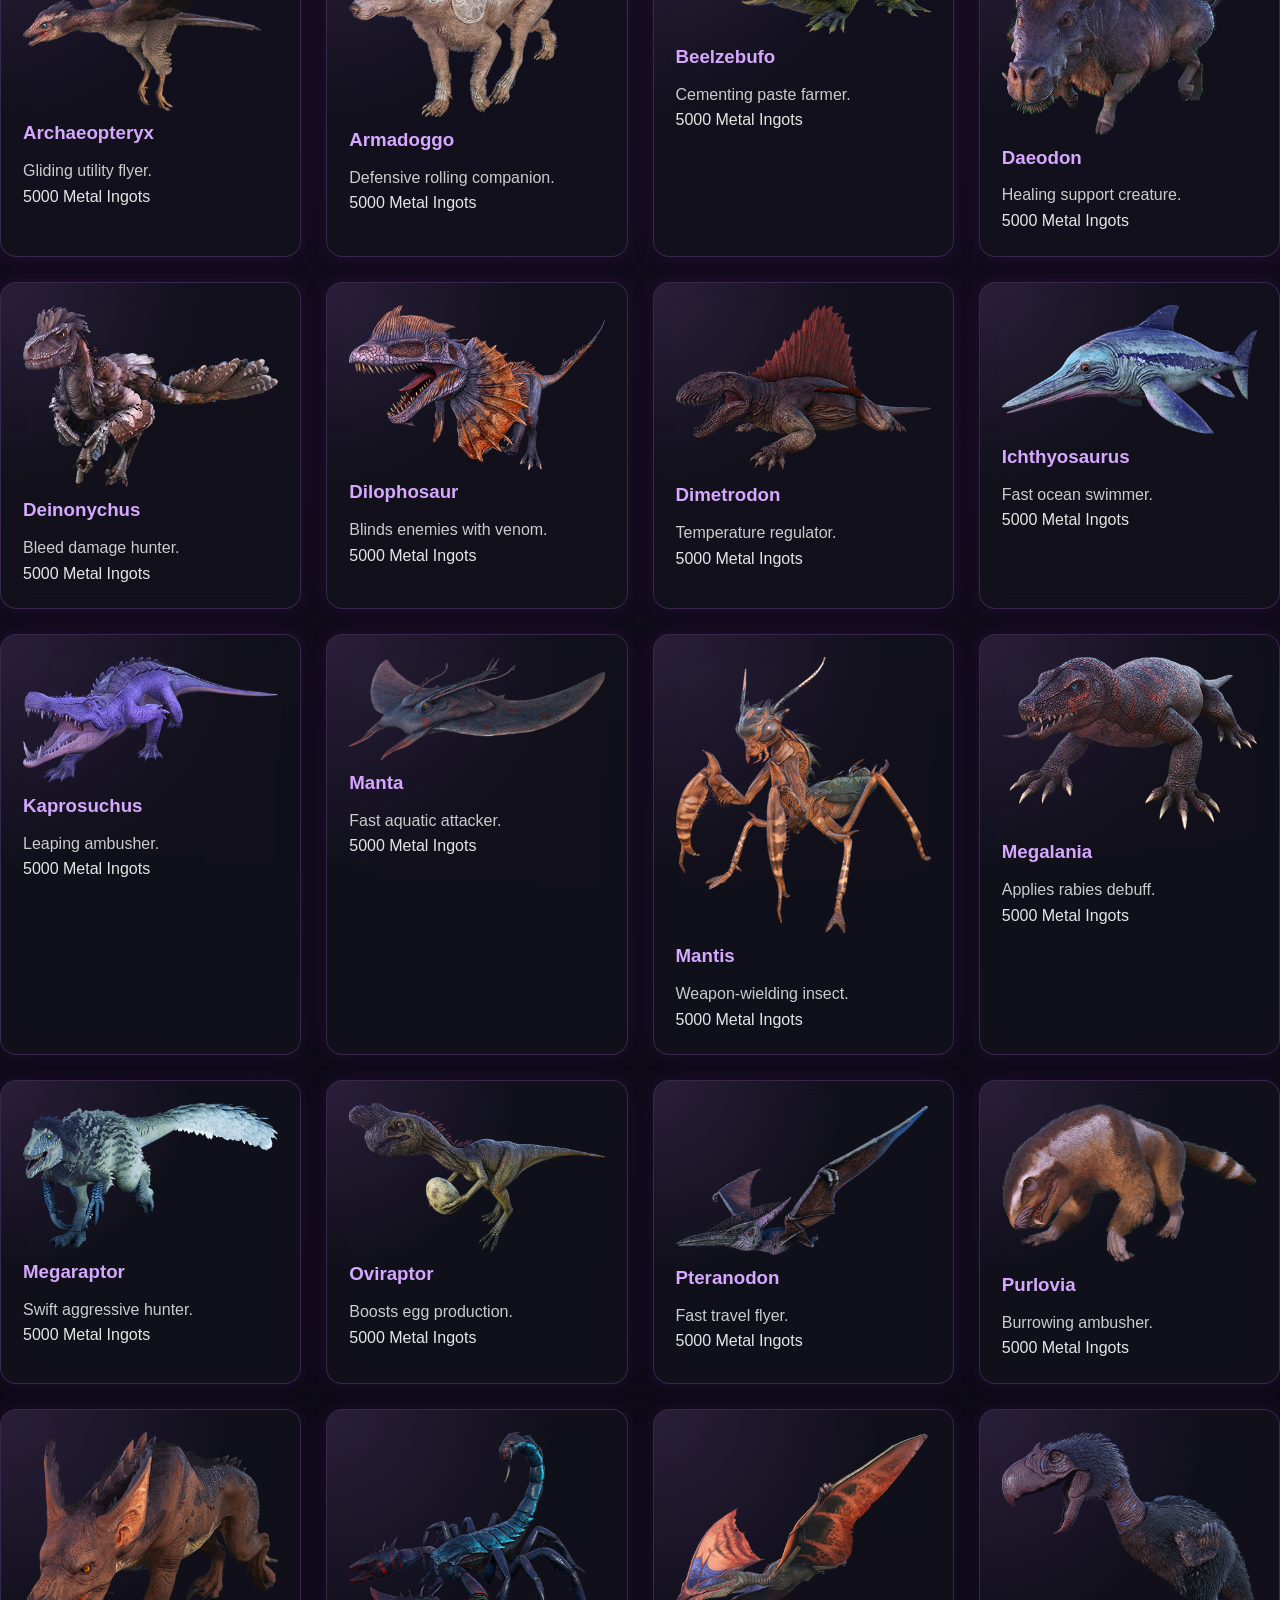
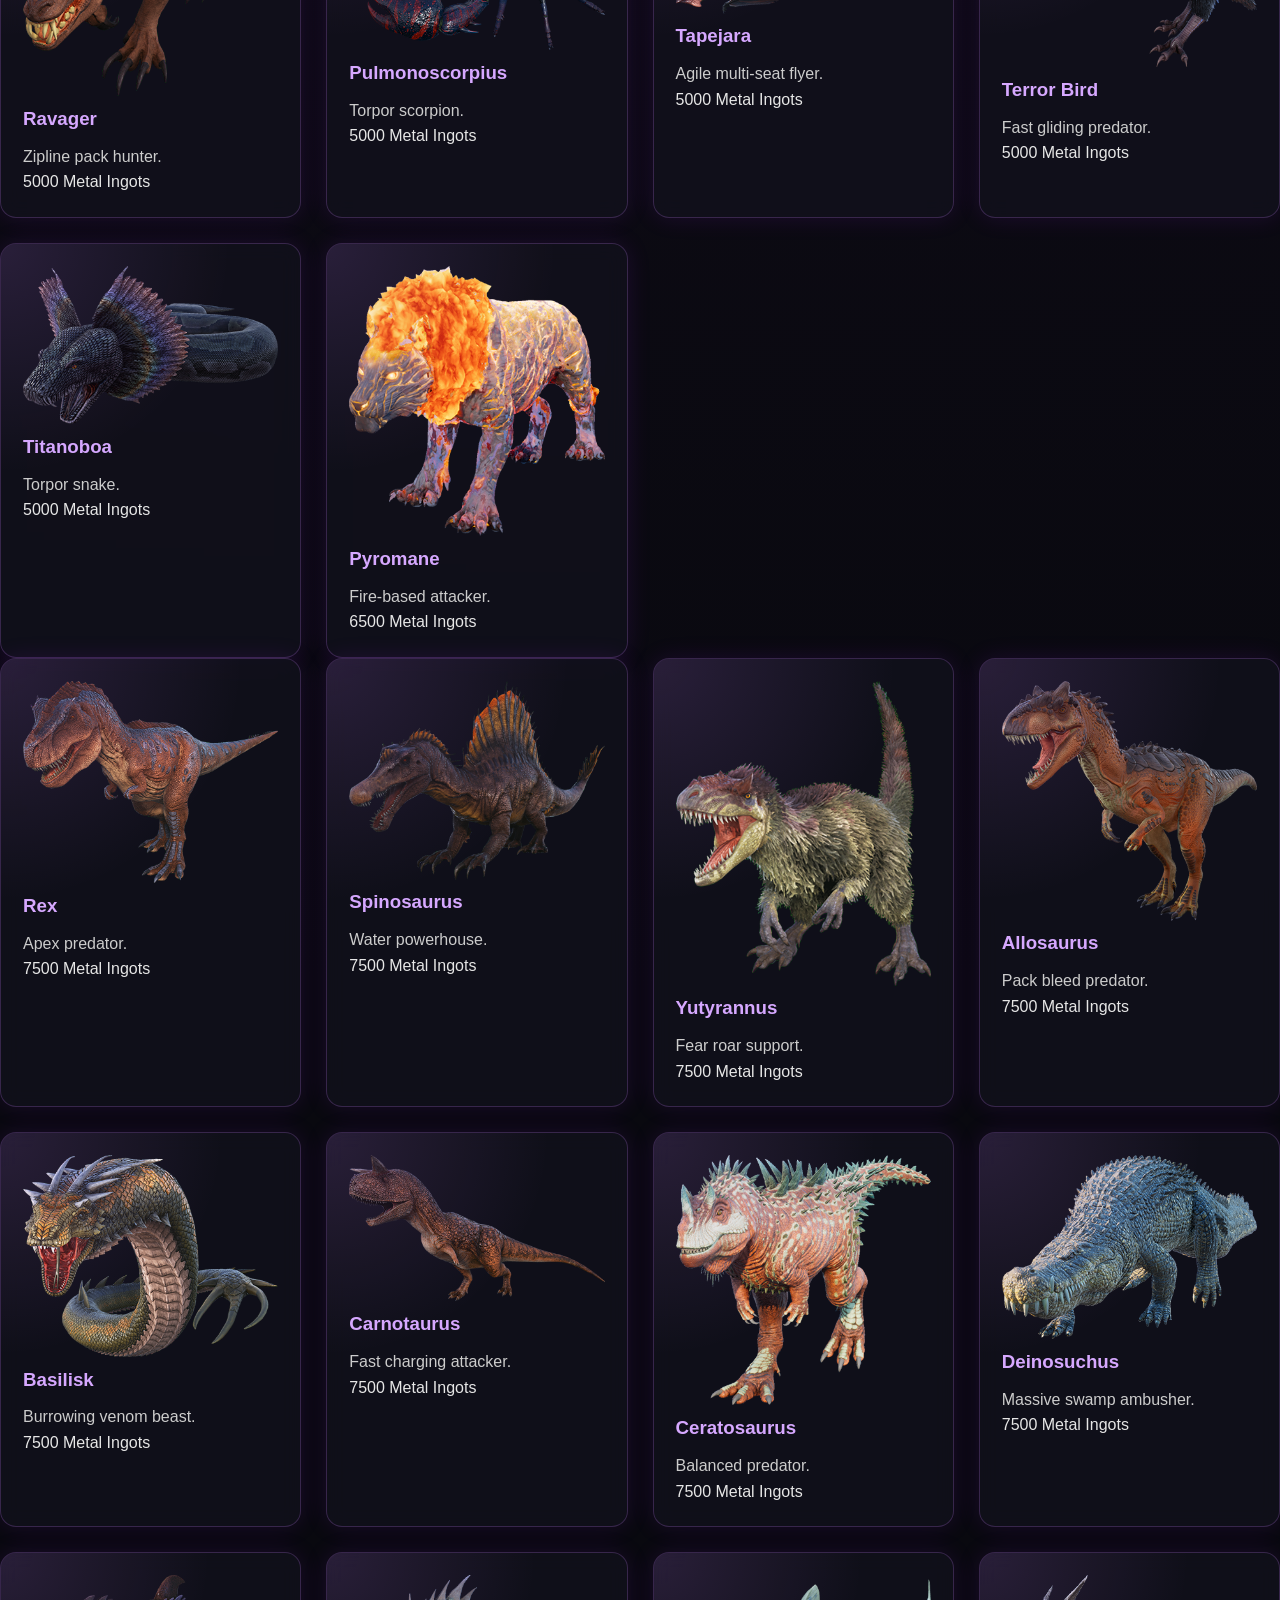
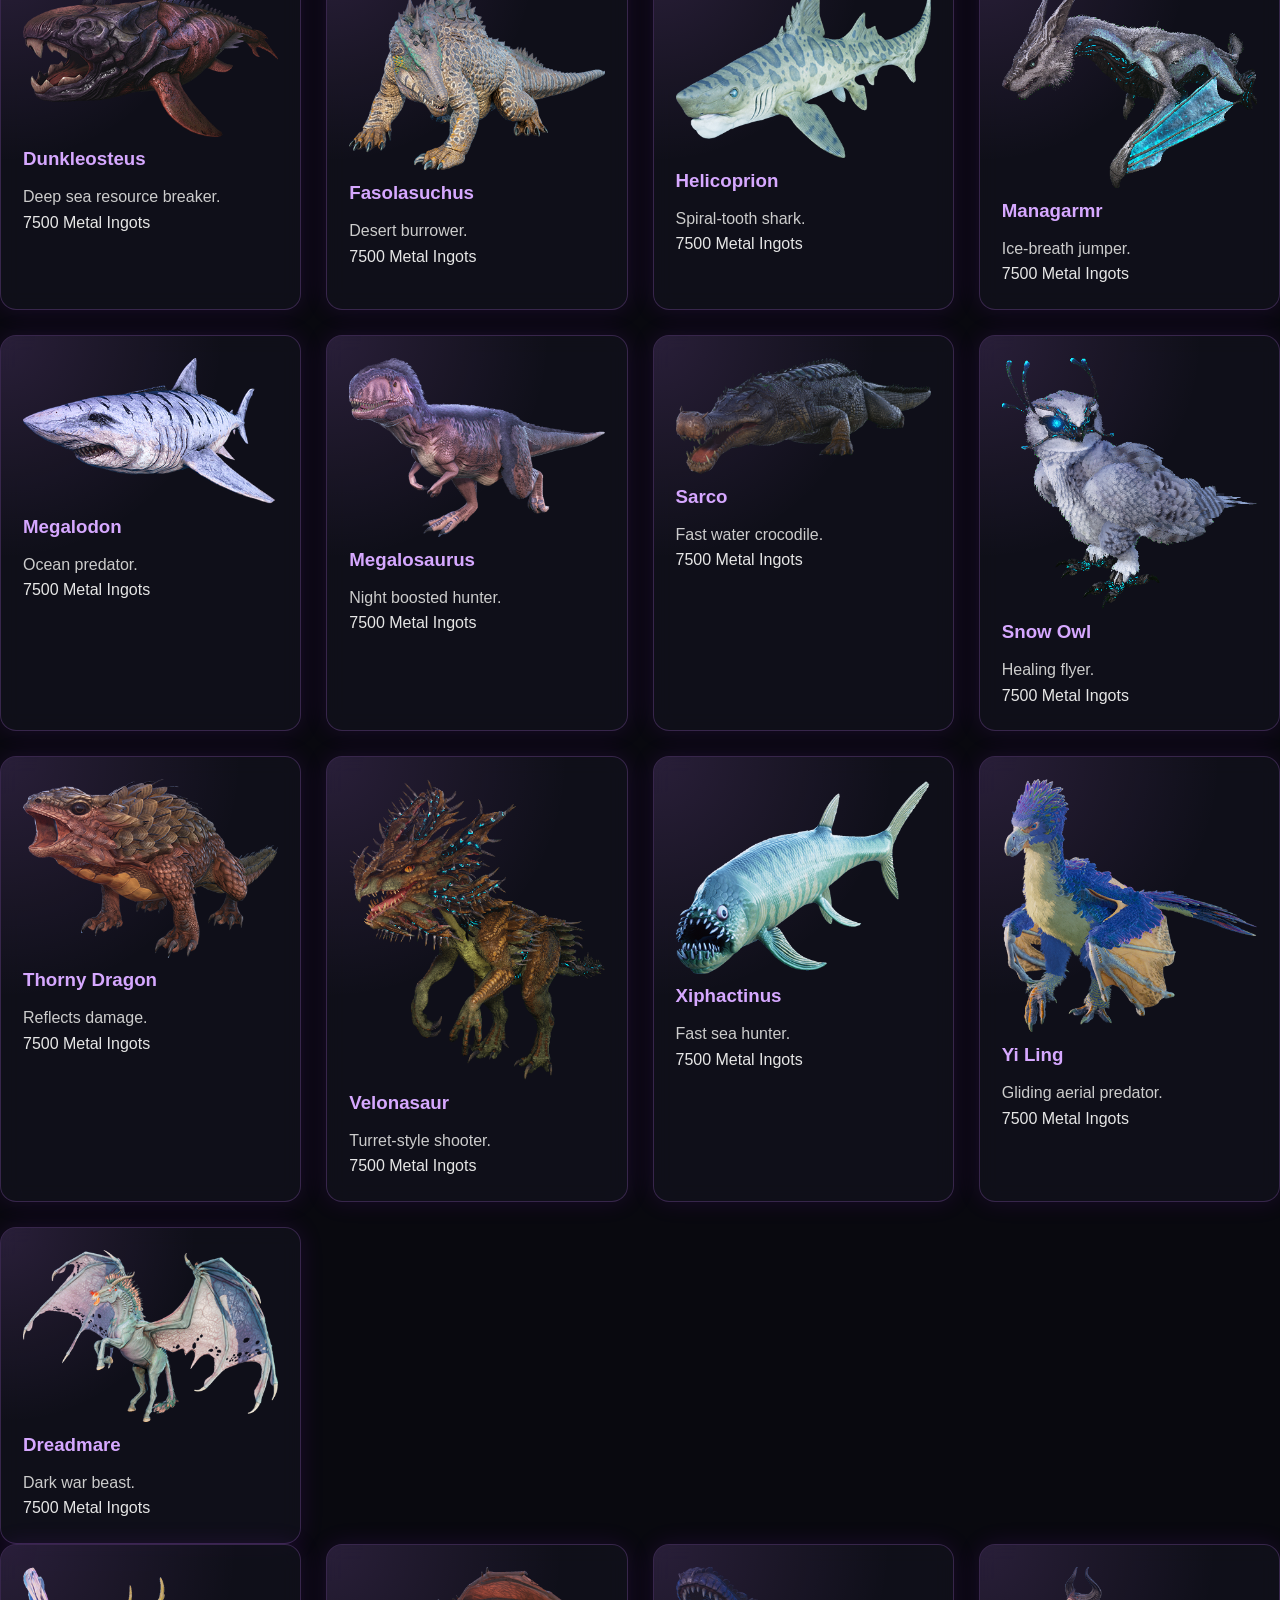
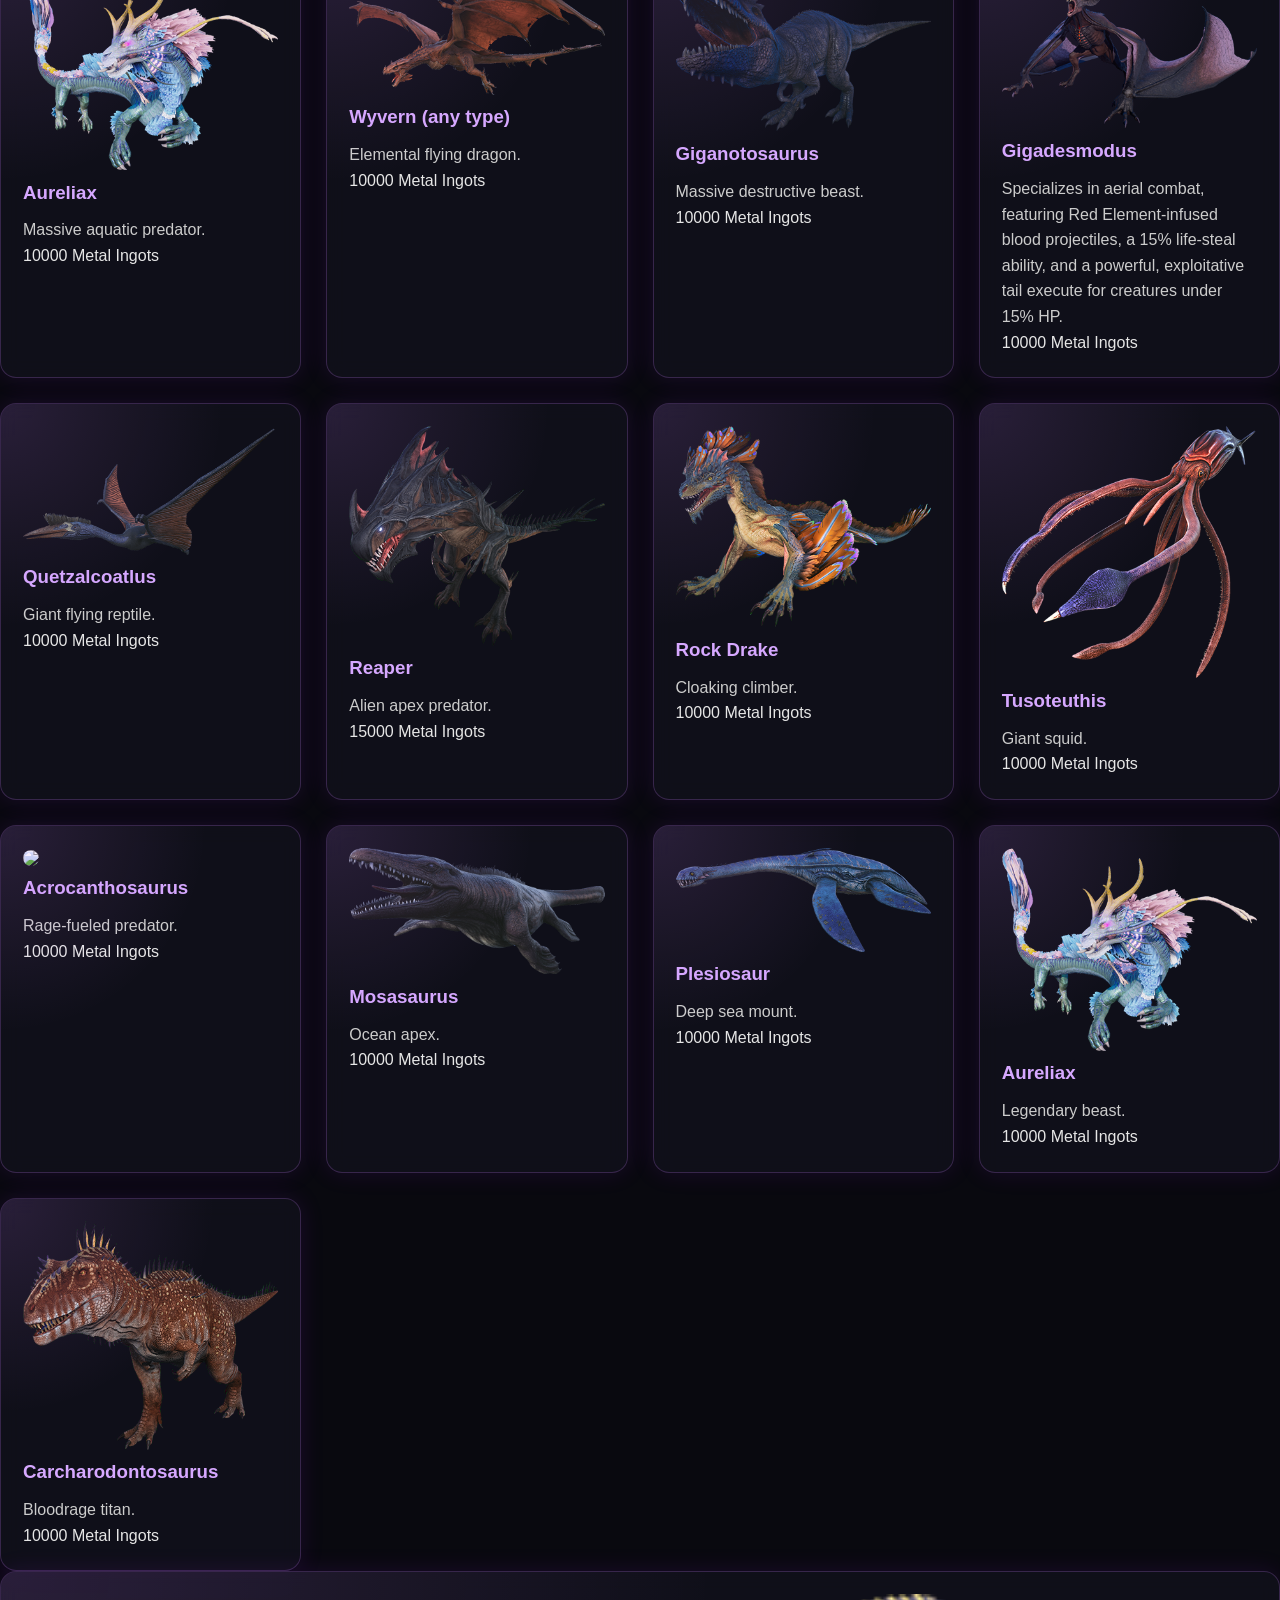
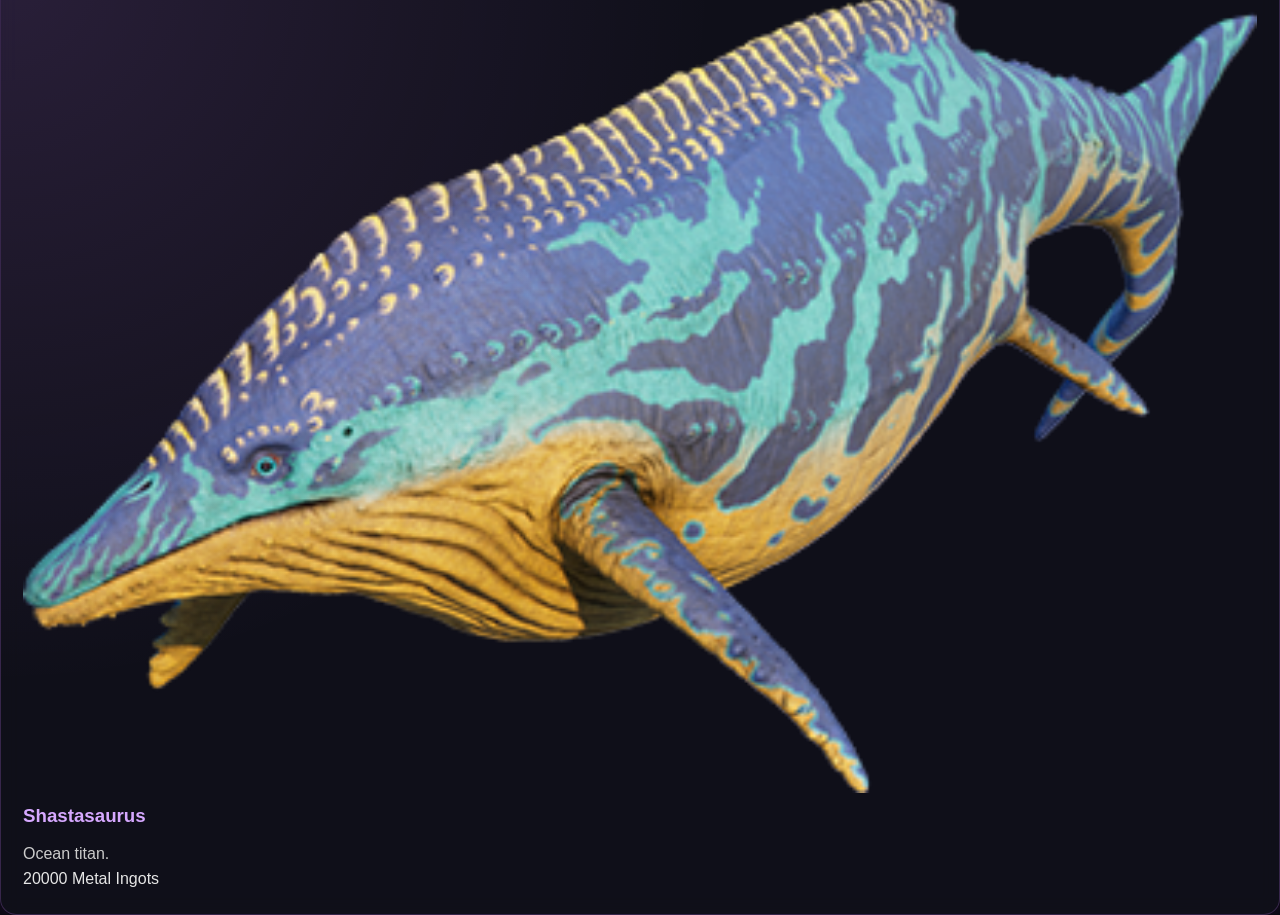
==== commit 75eaffb0: "Reverted code." ====
--- a/carnivores.html
+++ b/carnivores.html
@@ -24,7 +24,7 @@
 <!-- HEADER -->
 <header class="shop-header">
     <h1>Carnivores</h1>
-    <p>Powerful predators ranging from small hunters to massive apex creatures. <strong>Prices are subject to change. Tek, S, and Eerie dino's Cost 2500 more than their originals!</strong></p>
+    <p>Powerful predators ranging from small hunters to massive apex creatures. <strong>Prices are subject to change. Tek, Proto, Myth, and Eerie dino's Cost 2500 more than their originals!</strong></p>
 </header>
 
 <!-- ===== SMALL ===== -->
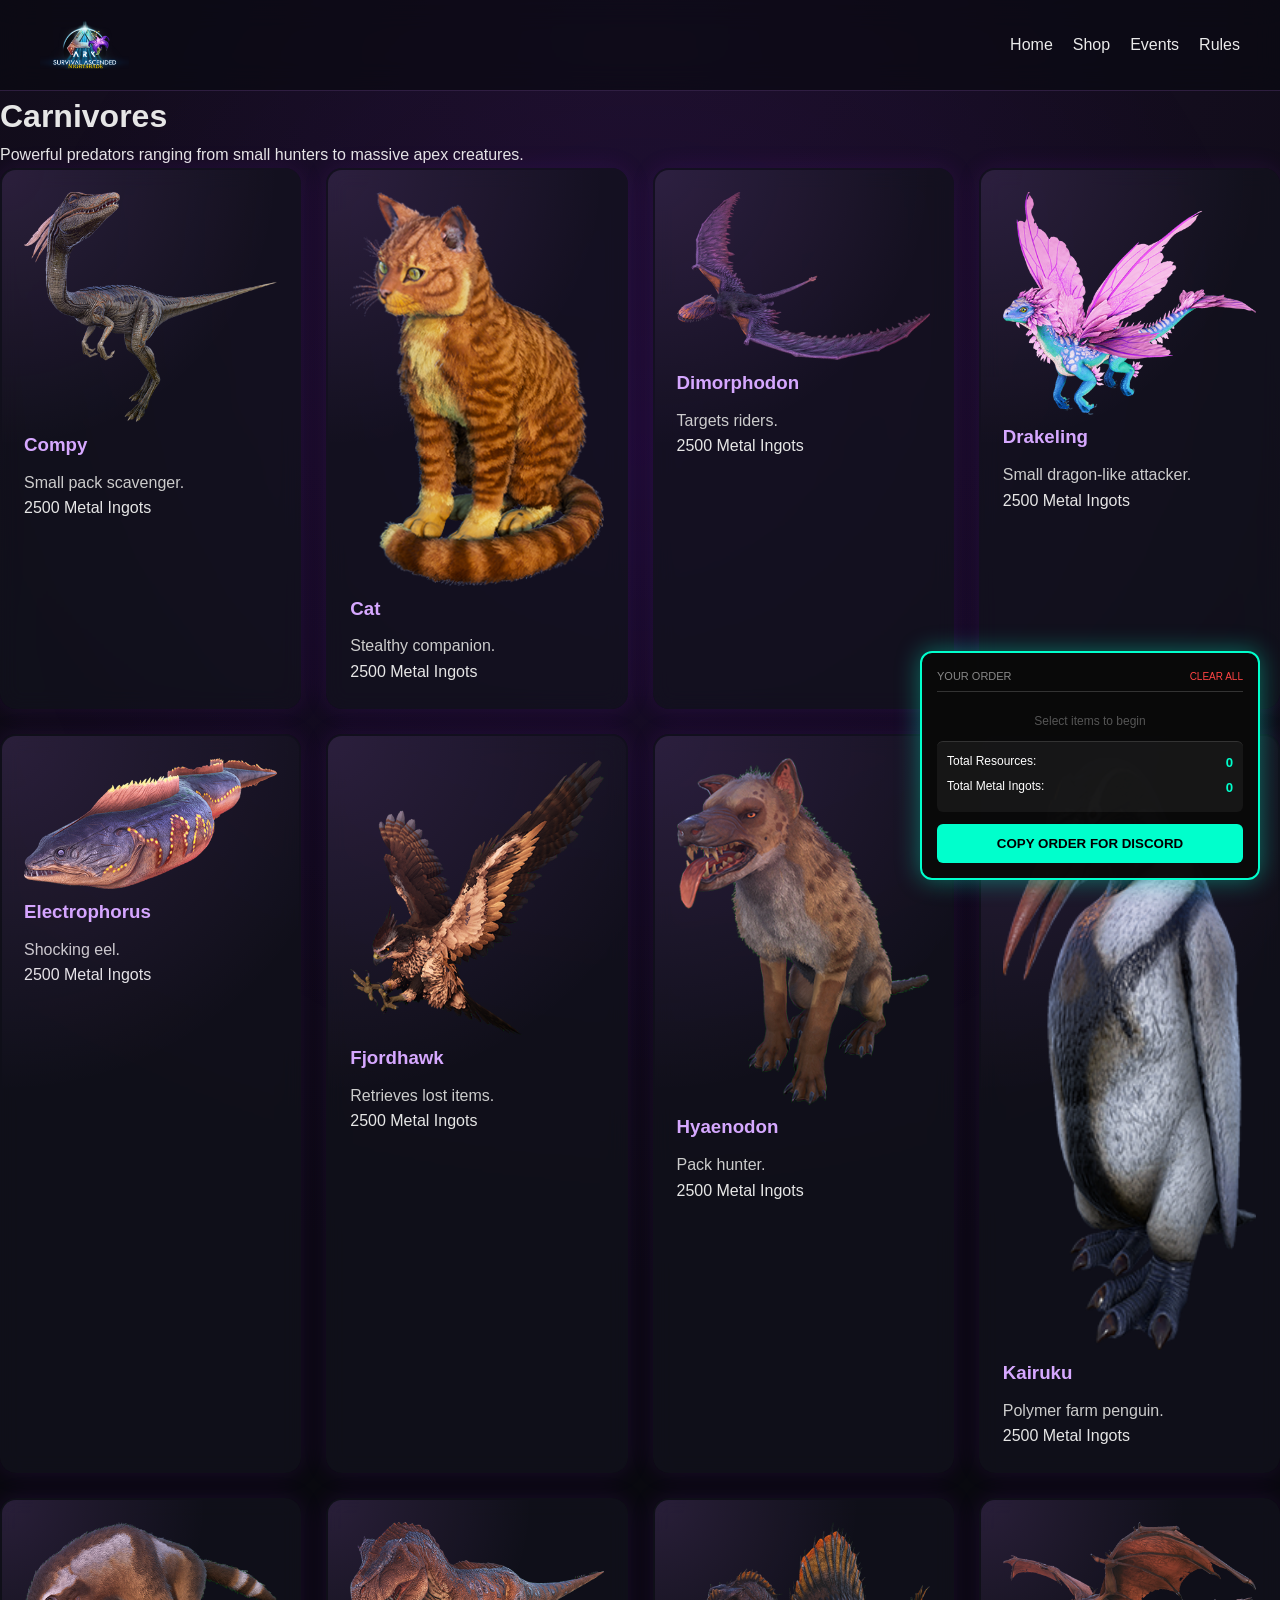
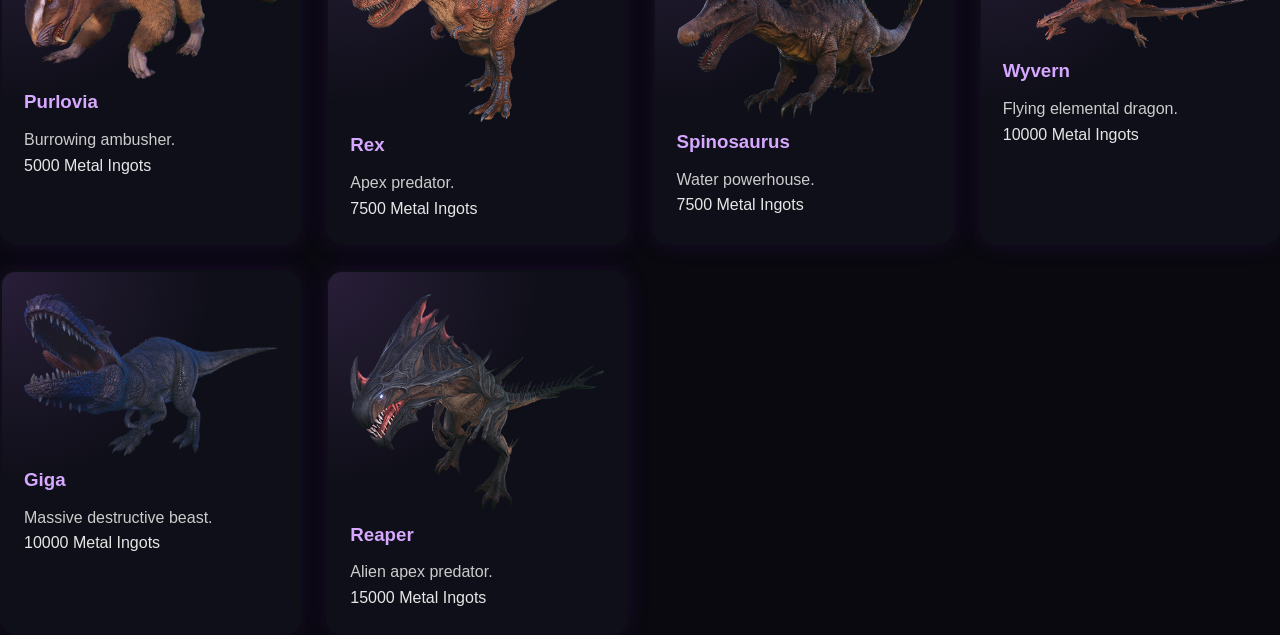
==== commit bbbdd17b: "Carno shopping list Debugging. I'll add the rest shortly." ====
--- a/carnivores.html
+++ b/carnivores.html
@@ -4,11 +4,31 @@
 <meta charset="UTF-8">
 <title>Carnivores - Nightshade Ark</title>
 <link rel="stylesheet" href="css/styles.css">
+<style>
+    /* HUD STYLING */
+    #shop-hud { position: fixed; bottom: 20px; right: 20px; width: 340px; background: rgba(10, 10, 10, 0.98); border: 2px solid #00ffcc; border-radius: 12px; padding: 15px; z-index: 10000; color: white; box-shadow: 0 0 25px rgba(0, 255, 204, 0.4); font-family: sans-serif; }
+    .hud-header { display: flex; justify-content: space-between; font-size: 11px; color: #888; margin-bottom: 10px; border-bottom: 1px solid #333; padding-bottom: 5px; }
+    .clear-btn { background: none; border: none; color: #ff4444; cursor: pointer; font-size: 10px; text-transform: uppercase; }
+    #cart-items-list { max-height: 200px; overflow-y: auto; margin-bottom: 10px; }
+    .cart-row { display: flex; justify-content: space-between; align-items: center; padding: 8px 0; border-bottom: 1px solid #222; }
+    .item-controls { display: flex; align-items: center; gap: 5px; }
+    .qty-input { width: 50px; background: #000; border: 1px solid #444; color: #00ffcc; text-align: center; border-radius: 4px; padding: 4px 0; font-weight: bold; font-size: 13px; }
+    .qty-input:focus { border-color: #00ffcc; outline: none; }
+    .qty-btn { background: #222; color: #00ffcc; border: 1px solid #00ffcc; border-radius: 4px; width: 24px; height: 24px; cursor: pointer; font-weight: bold; }
+    .qty-btn:hover { background: #00ffcc; color: #000; }
+    .item-name { font-size: 13px; flex-grow: 1; margin-left: 10px; color: #eee; text-align: left; overflow: hidden; text-overflow: ellipsis; white-space: nowrap; }
+    .item-price-display { font-size: 13px; color: #00ffcc; font-weight: bold; margin-left: 5px; min-width: 60px; text-align: right; }
+    .grand-total-section { background: rgba(255,255,255,0.05); padding: 10px; border-radius: 6px; margin-bottom: 12px; border-top: 1px solid #333; }
+    .total-line { display: flex; justify-content: space-between; font-size: 12px; margin-bottom: 4px; }
+    .total-line b { color: #00ffcc; font-size: 1.1em; }
+    .hud-copy-btn { width: 100%; background: #00ffcc; color: #000; border: none; padding: 12px; border-radius: 6px; font-weight: bold; cursor: pointer; text-transform: uppercase; }
+    .dino-card { cursor: pointer !important; transition: 0.2s; border: 2px solid transparent !important; }
+    .dino-card:hover { border-color: #00ffcc !important; background: rgba(0, 255, 204, 0.05); }
+</style>
 </head>
 
 <body>
 
-<!-- NAVBAR -->
 <nav class="navbar">
     <a href="index.html" class="logo">
         <img src="images/logo-transparent.png" alt="Nightshade Logo">
@@ -21,163 +41,68 @@
     </ul>
 </nav>
 
-<!-- HEADER -->
 <header class="shop-header">
     <h1>Carnivores</h1>
-    <p>Powerful predators ranging from small hunters to massive apex creatures. <strong>Prices are subject to change. Tek, Proto, Myth, and Eerie dino's Cost 2500 more than their originals!</strong></p>
+    <p>Powerful predators ranging from small hunters to massive apex creatures.</p>
 </header>
 
-<!-- ===== SMALL ===== -->
 <section class="dino-section">
-<div class="dino-grid">
-
-<div class="dino-card"><img src="images/dinos/carnivores/compy.webp"><h3>Compy</h3><p>Small pack scavenger. Create compy army</p><span class="price">2500 Metal Ingots</span></div>
-<div class="dino-card"><img src="images/dinos/carnivores/cat.webp"><h3>Cat</h3><p>Stealthy companion.</p><span class="price">2500 Metal Ingots</span></div>
-<div class="dino-card"><img src="images/dinos/carnivores/dimorphodon.webp"><h3>Dimorphodon</h3><p>Targets riders.</p><span class="price">2500 Metal Ingots</span></div>
-<div class="dino-card"><img src="images/dinos/carnivores/drakeling.webp"><h3>Drakeling</h3><p>Small dragon-like attacker.</p><span class="price">2500 Metal Ingots</span></div>
-<div class="dino-card"><img src="images/dinos/carnivores/electrophorus.webp"><h3>Electrophorus</h3><p>Shocking eel.</p><span class="price">2500 Metal Ingots</span></div>
-<div class="dino-card"><img src="images/dinos/carnivores/fjordhawk.webp"><h3>Fjordhawk</h3><p>Retrieves lost items.</p><span class="price">2500 Metal Ingots</span></div>
-<div class="dino-card"><img src="images/dinos/carnivores/hyaenodon.webp"><h3>Hyaenodon</h3><p>Pack hunter.</p><span class="price">2500 Metal Ingots</span></div>
-<div class="dino-card"><img src="images/dinos/carnivores/kairuku.webp"><h3>Kairuku</h3><p>Polymer farm penguin.</p><span class="price">2500 Metal Ingots</span></div>
-<div class="dino-card"><img src="images/dinos/carnivores/lamprey.webp"><h3>Lamprey</h3><p>Leeches onto targets.</p><span class="price">2500 Metal Ingots</span></div>
-<div class="dino-card"><img src="images/dinos/carnivores/microraptor.webp"><h3>Microraptor</h3><p>Disables riders.</p><span class="price">2500 Metal Ingots</span></div>
-<div class="dino-card"><img src="images/dinos/carnivores/piranha.webp"><h3>Piranha</h3><p>Swarm attacker.</p><span class="price">2500 Metal Ingots</span></div>
-<div class="dino-card"><img src="images/dinos/carnivores/sabertoothsalmon.webp"><h3>Sabertooth Salmon</h3><p>Aggressive fish.</p><span class="price">2500 Metal Ingots</span></div>
-<div class="dino-card"><img src="images/dinos/carnivores/trilobite.webp"><h3>Trilobite</h3><p>Resource creature.</p><span class="price">2500 Metal Ingots</span></div>
-<div class="dino-card"><img src="images/dinos/carnivores/troodon.webp"><h3>Troodon</h3><p>Deadly at night.</p><span class="price">2500 Metal Ingots</span></div>
-<div class="dino-card"><img src="images/dinos/carnivores/veilwyn.webp"><h3>Veilwyn</h3><p>Mystical hunter.</p><span class="price">2500 Metal Ingots</span></div>
-
-</div>
+    <div class="dino-grid">
+        <div class="dino-card"><img src="images/dinos/carnivores/compy.webp"><h3>Compy</h3><p>Small pack scavenger.</p><span class="price">2500 Metal Ingots</span></div>
+        <div class="dino-card"><img src="images/dinos/carnivores/cat.webp"><h3>Cat</h3><p>Stealthy companion.</p><span class="price">2500 Metal Ingots</span></div>
+        <div class="dino-card"><img src="images/dinos/carnivores/dimorphodon.webp"><h3>Dimorphodon</h3><p>Targets riders.</p><span class="price">2500 Metal Ingots</span></div>
+        <div class="dino-card"><img src="images/dinos/carnivores/drakeling.webp"><h3>Drakeling</h3><p>Small dragon-like attacker.</p><span class="price">2500 Metal Ingots</span></div>
+        <div class="dino-card"><img src="images/dinos/carnivores/electrophorus.webp"><h3>Electrophorus</h3><p>Shocking eel.</p><span class="price">2500 Metal Ingots</span></div>
+        <div class="dino-card"><img src="images/dinos/carnivores/fjordhawk.webp"><h3>Fjordhawk</h3><p>Retrieves lost items.</p><span class="price">2500 Metal Ingots</span></div>
+        <div class="dino-card"><img src="images/dinos/carnivores/hyaenodon.webp"><h3>Hyaenodon</h3><p>Pack hunter.</p><span class="price">2500 Metal Ingots</span></div>
+        <div class="dino-card"><img src="images/dinos/carnivores/kairuku.webp"><h3>Kairuku</h3><p>Polymer farm penguin.</p><span class="price">2500 Metal Ingots</span></div>
+        <div class="dino-card"><img src="images/dinos/carnivores/purlovia.webp"><h3>Purlovia</h3><p>Burrowing ambusher.</p><span class="price">5000 Metal Ingots</span></div>
+        <div class="dino-card"><img src="images/dinos/carnivores/rex.webp"><h3>Rex</h3><p>Apex predator.</p><span class="price">7500 Metal Ingots</span></div>
+        <div class="dino-card"><img src="images/dinos/carnivores/spinosaur.webp"><h3>Spinosaurus</h3><p>Water powerhouse.</p><span class="price">7500 Metal Ingots</span></div>
+        <div class="dino-card"><img src="images/dinos/carnivores/wyvern.webp"><h3>Wyvern</h3><p>Flying elemental dragon.</p><span class="price">10000 Metal Ingots</span></div>
+        <div class="dino-card"><img src="images/dinos/carnivores/giganotosaurus.webp"><h3>Giga</h3><p>Massive destructive beast.</p><span class="price">10000 Metal Ingots</span></div>
+        <div class="dino-card"><img src="images/dinos/carnivores/reaper.webp"><h3>Reaper</h3><p>Alien apex predator.</p><span class="price">15000 Metal Ingots</span></div>
+    </div>
 </section>
 
-<!-- ===== MEDIUM ===== -->
-<section class="dino-section">
-<div class="dino-grid">
-
-<div class="dino-card"><img src="images/dinos/carnivores/raptor.webp"><h3>Raptor</h3><p>Fast pack hunter.</p><span class="price">5000 Metal Ingots</span></div>
-<div class="dino-card"><img src="images/dinos/carnivores/direwolf.webp"><h3>Direwolf</h3><p>Strong pack bonus.</p><span class="price">5000 Metal Ingots</span></div>
-<div class="dino-card"><img src="images/dinos/carnivores/sabertooth.webp"><h3>Sabertooth</h3><p>Agile predator.</p><span class="price">5000 Metal Ingots</span></div>
-<div class="dino-card"><img src="images/dinos/carnivores/thylacoleo.webp"><h3>Thylacoleo</h3><p>Ambush climber.</p><span class="price">5000 Metal Ingots</span></div>
-<div class="dino-card"><img src="images/dinos/carnivores/bloodstalker.webp"><h3>Bloodstalker</h3><p>Web hunter.</p><span class="price">5000 Metal Ingots</span></div>
-<div class="dino-card"><img src="images/dinos/carnivores/griffin.webp"><h3>Griffin</h3><p>Fast aerial fighter.</p><span class="price">5000 Metal Ingots</span></div>
-<div class="dino-card"><img src="images/dinos/carnivores/angler.webp"><h3>Angler</h3><p>Deep sea light hunter.</p><span class="price">5000 Metal Ingots</span></div>
-<div class="dino-card"><img src="images/dinos/carnivores/araneo.webp"><h3>Araneo</h3><p>Web-spitting spider.</p><span class="price">5000 Metal Ingots</span></div>
-<div class="dino-card"><img src="images/dinos/carnivores/archaeopteryx.webp"><h3>Archaeopteryx</h3><p>Gliding utility flyer.</p><span class="price">5000 Metal Ingots</span></div>
-<div class="dino-card"><img src="images/dinos/carnivores/armadoggo.webp"><h3>Armadoggo</h3><p>Defensive rolling companion.</p><span class="price">5000 Metal Ingots</span></div>
-<div class="dino-card"><img src="images/dinos/carnivores/beelzebufo.webp"><h3>Beelzebufo</h3><p>Cementing paste farmer.</p><span class="price">5000 Metal Ingots</span></div>
-<div class="dino-card"><img src="images/dinos/carnivores/daeodon.webp"><h3>Daeodon</h3><p>Healing support creature.</p><span class="price">5000 Metal Ingots</span></div>
-<div class="dino-card"><img src="images/dinos/carnivores/deinonychus.webp"><h3>Deinonychus</h3><p>Bleed damage hunter.</p><span class="price">5000 Metal Ingots</span></div>
-<div class="dino-card"><img src="images/dinos/carnivores/dilophosaur.webp"><h3>Dilophosaur</h3><p>Blinds enemies with venom.</p><span class="price">5000 Metal Ingots</span></div>
-<div class="dino-card"><img src="images/dinos/carnivores/dimetrodon.webp"><h3>Dimetrodon</h3><p>Temperature regulator.</p><span class="price">5000 Metal Ingots</span></div>
-<div class="dino-card"><img src="images/dinos/carnivores/ichthyosaurus.webp"><h3>Ichthyosaurus</h3><p>Fast ocean swimmer.</p><span class="price">5000 Metal Ingots</span></div>
-<div class="dino-card"><img src="images/dinos/carnivores/kaprosuchus.webp"><h3>Kaprosuchus</h3><p>Leaping ambusher.</p><span class="price">5000 Metal Ingots</span></div>
-<div class="dino-card"><img src="images/dinos/carnivores/manta.webp"><h3>Manta</h3><p>Fast aquatic attacker.</p><span class="price">5000 Metal Ingots</span></div>
-<div class="dino-card"><img src="images/dinos/carnivores/mantis.webp"><h3>Mantis</h3><p>Weapon-wielding insect.</p><span class="price">5000 Metal Ingots</span></div>
-<div class="dino-card"><img src="images/dinos/carnivores/megalania.webp"><h3>Megalania</h3><p>Applies rabies debuff.</p><span class="price">5000 Metal Ingots</span></div>
-<div class="dino-card"><img src="images/dinos/carnivores/megaraptor.webp"><h3>Megaraptor</h3><p>Swift aggressive hunter.</p><span class="price">5000 Metal Ingots</span></div>
-<div class="dino-card"><img src="images/dinos/carnivores/oviraptor.webp"><h3>Oviraptor</h3><p>Boosts egg production.</p><span class="price">5000 Metal Ingots</span></div>
-<div class="dino-card"><img src="images/dinos/carnivores/pteranodon.webp"><h3>Pteranodon</h3><p>Fast travel flyer.</p><span class="price">5000 Metal Ingots</span></div>
-<div class="dino-card"><img src="images/dinos/carnivores/purlovia.webp"><h3>Purlovia</h3><p>Burrowing ambusher.</p><span class="price">5000 Metal Ingots</span></div>
-<div class="dino-card"><img src="images/dinos/carnivores/ravager.webp"><h3>Ravager</h3><p>Zipline pack hunter.</p><span class="price">5000 Metal Ingots</span></div>
-<div class="dino-card"><img src="images/dinos/carnivores/pulmonoscorpius.webp"><h3>Pulmonoscorpius</h3><p>Torpor scorpion.</p><span class="price">5000 Metal Ingots</span></div>
-<div class="dino-card"><img src="images/dinos/carnivores/tapejara.webp"><h3>Tapejara</h3><p>Agile multi-seat flyer.</p><span class="price">5000 Metal Ingots</span></div>
-<div class="dino-card"><img src="images/dinos/carnivores/terrorbird.webp"><h3>Terror Bird</h3><p>Fast gliding predator.</p><span class="price">5000 Metal Ingots</span></div>
-<div class="dino-card"><img src="images/dinos/carnivores/titanoboa.webp"><h3>Titanoboa</h3><p>Torpor snake.</p><span class="price">5000 Metal Ingots</span></div>
-<div class="dino-card"><img src="images/dinos/carnivores/pyromane.webp"><h3>Pyromane</h3><p>Fire-based attacker.</p><span class="price">6500 Metal Ingots</span></div>
-
+<div id="shop-hud">
+    <div class="hud-header">
+        <span>YOUR ORDER</span>
+        <button onclick="clearCart()" class="clear-btn">Clear All</button>
+    </div>
+    <div id="cart-items-list"></div>
+    <div class="hud-footer">
+        <div class="grand-total-section">
+            <div class="total-line"><span>Total Resources:</span><b id="totalRes">0</b></div>
+            <div class="total-line"><span>Total Metal Ingots:</span><b id="totalIng">0</b></div>
+        </div>
+        <button onclick="copyHudTicket()" class="hud-copy-btn">COPY ORDER FOR DISCORD</button>
+    </div>
 </div>
 
-</div>
-</section>
-
-<!-- ===== LARGE ===== -->
-<section class="dino-section">
-<div class="dino-grid">
-
-<div class="dino-card"><img src="images/dinos/carnivores/rex.webp"><h3>Rex</h3><p>Apex predator.</p><span class="price">7500 Metal Ingots</span></div>
-<div class="dino-card"><img src="images/dinos/carnivores/spinosaur.webp"><h3>Spinosaurus</h3><p>Water powerhouse.</p><span class="price">7500 Metal Ingots</span></div>
-<div class="dino-card"><img src="images/dinos/carnivores/yutyrannus.webp"><h3>Yutyrannus</h3><p>Fear roar support.</p><span class="price">7500 Metal Ingots</span></div>
-<div class="dino-card"><img src="images/dinos/carnivores/allosaurus.webp"><h3>Allosaurus</h3><p>Pack bleed predator.</p><span class="price">7500 Metal Ingots</span></div>
-<div class="dino-card"><img src="images/dinos/carnivores/basilisk.webp"><h3>Basilisk</h3><p>Burrowing venom beast.</p><span class="price">7500 Metal Ingots</span></div>
-<div class="dino-card"><img src="images/dinos/carnivores/carnotaurus.webp"><h3>Carnotaurus</h3><p>Fast charging attacker.</p><span class="price">7500 Metal Ingots</span></div>
-<div class="dino-card"><img src="images/dinos/carnivores/ceratosaurus.webp"><h3>Ceratosaurus</h3><p>Balanced predator.</p><span class="price">7500 Metal Ingots</span></div>
-<div class="dino-card"><img src="images/dinos/carnivores/deinosuchus.webp"><h3>Deinosuchus</h3><p>Massive swamp ambusher.</p><span class="price">7500 Metal Ingots</span></div>
-<div class="dino-card"><img src="images/dinos/carnivores/dunkleosteus.webp"><h3>Dunkleosteus</h3><p>Deep sea resource breaker.</p><span class="price">7500 Metal Ingots</span></div>
-<div class="dino-card"><img src="images/dinos/carnivores/fasolasuchus.webp"><h3>Fasolasuchus</h3><p>Desert burrower.</p><span class="price">7500 Metal Ingots</span></div>
-<div class="dino-card"><img src="images/dinos/carnivores/helicoprion.webp"><h3>Helicoprion</h3><p>Spiral-tooth shark.</p><span class="price">7500 Metal Ingots</span></div>
-<div class="dino-card"><img src="images/dinos/carnivores/managarmr.webp"><h3>Managarmr</h3><p>Ice-breath jumper.</p><span class="price">7500 Metal Ingots</span></div>
-<div class="dino-card"><img src="images/dinos/carnivores/megalodon.webp"><h3>Megalodon</h3><p>Ocean predator.</p><span class="price">7500 Metal Ingots</span></div>
-<div class="dino-card"><img src="images/dinos/carnivores/megalosaurus.webp"><h3>Megalosaurus</h3><p>Night boosted hunter.</p><span class="price">7500 Metal Ingots</span></div>
-<div class="dino-card"><img src="images/dinos/carnivores/sarco.webp"><h3>Sarco</h3><p>Fast water crocodile.</p><span class="price">7500 Metal Ingots</span></div>
-<div class="dino-card"><img src="images/dinos/carnivores/snowowl.webp"><h3>Snow Owl</h3><p>Healing flyer.</p><span class="price">7500 Metal Ingots</span></div>
-<div class="dino-card"><img src="images/dinos/carnivores/thornydragon.webp"><h3>Thorny Dragon</h3><p>Reflects damage.</p><span class="price">7500 Metal Ingots</span></div>
-<div class="dino-card"><img src="images/dinos/carnivores/velonasaur.webp"><h3>Velonasaur</h3><p>Turret-style shooter.</p><span class="price">7500 Metal Ingots</span></div>
-<div class="dino-card"><img src="images/dinos/carnivores/xiphactinus.webp"><h3>Xiphactinus</h3><p>Fast sea hunter.</p><span class="price">7500 Metal Ingots</span></div>
-<div class="dino-card"><img src="images/dinos/carnivores/yiling.webp"><h3>Yi Ling</h3><p>Gliding aerial predator.</p><span class="price">7500 Metal Ingots</span></div>
-<div class="dino-card"><img src="images/dinos/carnivores/dreadmare.webp"><h3>Dreadmare</h3><p>Dark war beast.</p><span class="price">7500 Metal Ingots</span></div>
-
-</div>
-
-</div>
-</section>
-
-<!-- ===== EXTREME ===== -->
-<section class="dino-section">
-<div class="dino-grid">
-<div class="dino-card"><img src="images/dinos/carnivores/aureliax.webp"><h3>Aureliax</h3><p>Massive aquatic predator.</p><span class="price">10000 Metal Ingots</span></div>
-<div class="dino-card"><img src="images/dinos/carnivores/wyvern.webp"><h3>Wyvern (any type)</h3><p>Elemental flying dragon.</p><span class="price">10000 Metal Ingots</span></div>
-<div class="dino-card"><img src="images/dinos/carnivores/giganotosaurus.webp"><h3>Giganotosaurus</h3><p>Massive destructive beast.</p><span class="price">10000 Metal Ingots</span></div>
-<div class="dino-card"><img src="images/dinos/carnivores/gigadesmodus.webp"><h3>Gigadesmodus</h3><p>Specializes in aerial combat, featuring Red Element-infused blood projectiles, a 15% life-steal ability, and a powerful, exploitative tail execute for creatures under 15% HP.</p><span class="price">10000 Metal Ingots</span></div>
-<div class="dino-card"><img src="images/dinos/carnivores/quetzal.webp"><h3>Quetzalcoatlus</h3><p>Giant flying reptile.</p><span class="price">10000 Metal Ingots</span></div>
-<div class="dino-card"><img src="images/dinos/carnivores/reaper.webp"><h3>Reaper</h3><p>Alien apex predator.</p><span class="price">15000 Metal Ingots</span></div>
-<div class="dino-card"><img src="images/dinos/carnivores/rockdrake.webp"><h3>Rock Drake</h3><p>Cloaking climber.</p><span class="price">10000 Metal Ingots</span></div>
-<div class="dino-card"><img src="images/dinos/carnivores/tusoteuthis.webp"><h3>Tusoteuthis</h3><p>Giant squid.</p><span class="price">10000 Metal Ingots</span></div>
-<div class="dino-card"><img src="images/dinos/carnivores/acrocanthosaurus.webp"><h3>Acrocanthosaurus</h3><p>Rage-fueled predator.</p><span class="price">10000 Metal Ingots</span></div>
-<div class="dino-card"><img src="images/dinos/carnivores/mosasaurus.webp"><h3>Mosasaurus</h3><p>Ocean apex.</p><span class="price">10000 Metal Ingots</span></div>
-<div class="dino-card"><img src="images/dinos/carnivores/plesiosaur.webp"><h3>Plesiosaur</h3><p>Deep sea mount.</p><span class="price">10000 Metal Ingots</span></div>
-<div class="dino-card"><img src="images/dinos/carnivores/aureliax.webp"><h3>Aureliax</h3><p>Legendary beast.</p><span class="price">10000 Metal Ingots</span></div>
-<div class="dino-card"><img src="images/dinos/carnivores/carcharodontosaurus.webp"><h3>Carcharodontosaurus</h3><p>Bloodrage titan.</p><span class="price">10000 Metal Ingots</span></div>
-
-</div>
-
-</div>
-</section>
-
-<!-- ===== BEHEMOTH ===== -->
-<section class="dino-section">
-<div class="dino-grid">
-
-<div class="dino-card"><img src="images/dinos/carnivores/shastasaurus.webp"><h3>Shastasaurus</h3><p>Ocean titan.</p><span class="price">20000 Metal Ingots</span></div>
-
-</div>
-</section>
 <script>
     let cart = JSON.parse(localStorage.getItem('arkShopCart')) || [];
 
-    // 1. CLICK TO ADD (This is the only time the HTML list "refreshes")
     document.addEventListener('click', (e) => {
-        const card = e.target.closest('.item-card') || e.target.closest('.dino-card');
+        const card = e.target.closest('.dino-card') || e.target.closest('.item-card');
         if (card) {
-            const nameEl = card.querySelector('h2') || card.querySelector('h3');
+            const nameEl = card.querySelector('h3') || card.querySelector('h2');
             const priceEl = card.querySelector('.price');
             if (nameEl && priceEl) {
                 const name = nameEl.innerText.trim();
-                const priceInIngots = parseInt(priceEl.innerText.replace(/[^0-9]/g, ''));
-                if (!isNaN(priceInIngots)) {
-                    const index = cart.findIndex(item => item.name === name);
-                    if (index !== -1) {
-                        cart[index].qty += 1;
-                    } else {
-                        cart.push({ name: name, price: priceInIngots, qty: 1 });
-                    }
-                    // Full refresh only when a card is clicked
-                    renderCart();
+                const price = parseInt(priceEl.innerText.replace(/[^0-9]/g, ''));
+                
+                const index = cart.findIndex(item => item.name === name);
+                if (index !== -1) {
+                    cart[index].qty += 1;
+                } else {
+                    cart.push({ name: name, price: price, qty: 1 });
                 }
+                renderCart();
             }
         }
     });
 
-    // 2. PLUS/MINUS BUTTONS (Also triggers full refresh)
     function updateQuantity(name, change) {
         const index = cart.findIndex(item => item.name === name);
         if (index !== -1) {
@@ -187,49 +112,35 @@
         }
     }
 
-    // 3. MANUAL TYPING (DOES NOT refresh HTML - allows continuous typing)
     function handleManualQty(name, newQty, inputElement) {
         const index = cart.findIndex(item => item.name === name);
         if (index !== -1) {
             const val = parseInt(newQty);
-            // Update the data in memory
             cart[index].qty = isNaN(val) ? 0 : val;
-            
-            // Save to memory
+            const row = inputElement.closest('.cart-row');
+            const priceDisp = row.querySelector('.item-price-display');
+            if (priceDisp) priceDisp.innerText = (cart[index].qty * cart[index].price).toLocaleString();
             localStorage.setItem('arkShopCart', JSON.stringify(cart));
-
-            // Update the PRICE for just THIS row without refreshing the list
-            const row = inputElement.closest('.cart-row');
-            const rowPriceDisplay = row.querySelector('.item-price-display');
-            if (rowPriceDisplay) {
-                rowPriceDisplay.innerText = (cart[index].qty * cart[index].price).toLocaleString();
-            }
-
-            // Update the Grand Totals at the bottom
             calculateTotalsOnly();
         }
     }
 
     function calculateTotalsOnly() {
-        let totalIngots = 0;
-        cart.forEach(item => {
-            totalIngots += (item.price * item.qty);
-        });
-        const totalRes = totalIngots * 20;
-        document.getElementById('totalIng').innerText = totalIngots.toLocaleString();
-        document.getElementById('totalRes').innerText = totalRes.toLocaleString();
+        let total = 0;
+        cart.forEach(item => total += (item.price * item.qty));
+        if(document.getElementById('totalIng')) document.getElementById('totalIng').innerText = total.toLocaleString();
+        if(document.getElementById('totalRes')) document.getElementById('totalRes').innerText = (total * 20).toLocaleString();
     }
 
     function renderCart() {
-        const listContainer = document.getElementById('cart-items-list');
-        listContainer.innerHTML = '';
-        
+        const list = document.getElementById('cart-items-list');
+        if (!list) return;
+        list.innerHTML = '';
         if (cart.length === 0) {
-            listContainer.innerHTML = '<p style="text-align:center; color:#555; font-size:12px; margin-top:10px;">Select items to begin</p>';
+            list.innerHTML = '<p style="text-align:center; color:#555; font-size:12px; margin-top:10px;">Select items to begin</p>';
         }
-
-        cart.forEach((item) => {
-            listContainer.innerHTML += `
+        cart.forEach(item => {
+            list.innerHTML += `
                 <div class="cart-row">
                     <div class="item-controls">
                         <button class="qty-btn" onclick="event.stopPropagation(); updateQuantity('${item.name}', -1)">-</button>
@@ -242,28 +153,22 @@
                     <span class="item-price-display">${(item.price * item.qty).toLocaleString()}</span>
                 </div>`;
         });
-        
         calculateTotalsOnly();
         localStorage.setItem('arkShopCart', JSON.stringify(cart));
     }
 
-    function clearCart() {
-        cart = [];
-        renderCart();
-    }
+    function clearCart() { cart = []; renderCart(); }
 
     function copyHudTicket() {
         if (cart.length === 0) return alert("Cart is empty!");
         let summary = "--- NIGHTSHADE SHOP ORDER ---\n";
-        cart.forEach(item => { 
-            if(item.qty > 0) summary += `${item.qty}x ${item.name} (${(item.price * item.qty).toLocaleString()} Ingots)\n`; 
-        });
+        cart.forEach(item => { if(item.qty > 0) summary += `${item.qty}x ${item.name} (${(item.price * item.qty).toLocaleString()} Ingots)\n`; });
         summary += `\nTOTAL: ${document.getElementById('totalRes').innerText} Resources -> ${document.getElementById('totalIng').innerText} Ingots`;
-        navigator.clipboard.writeText(summary).then(() => { alert("Order copied to clipboard!"); });
+        navigator.clipboard.writeText(summary).then(() => alert("Order copied!"));
     }
 
     window.addEventListener('load', renderCart);
 </script>
 
 </body>
-</html>+</html>
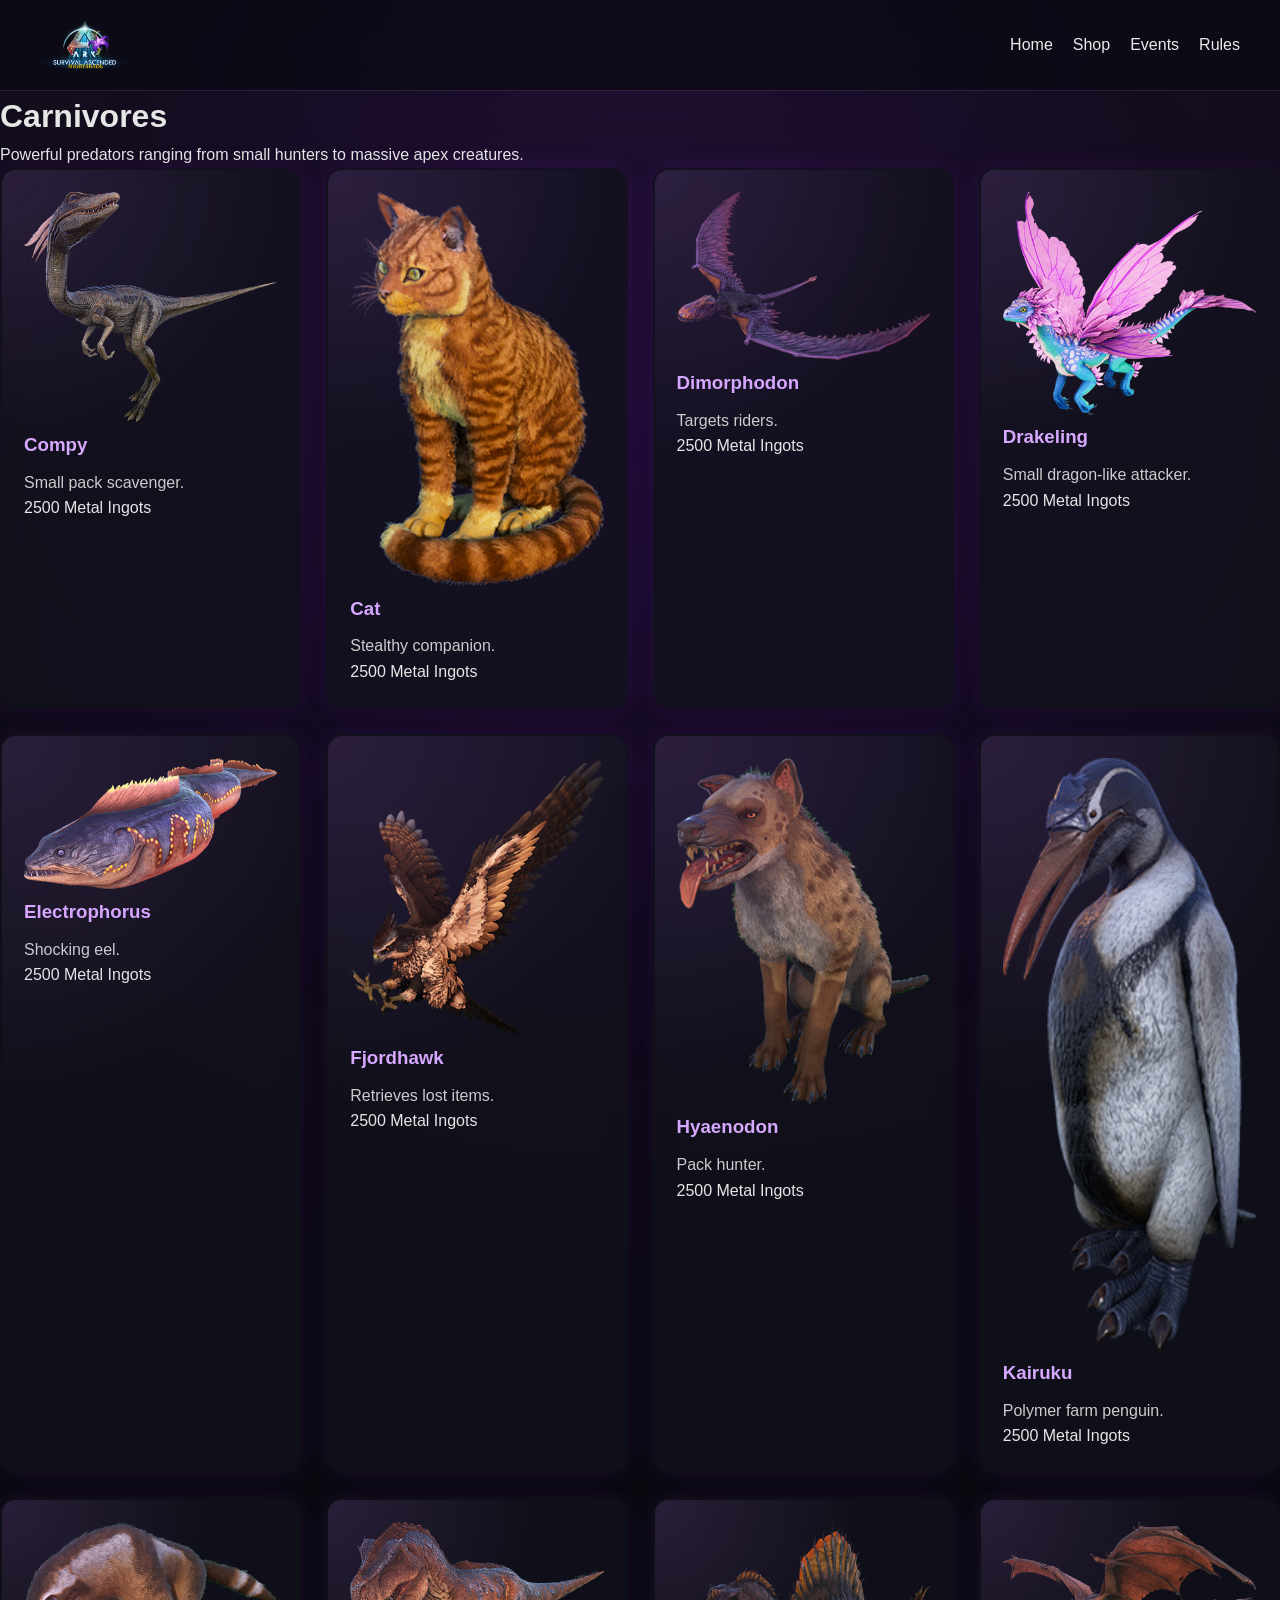
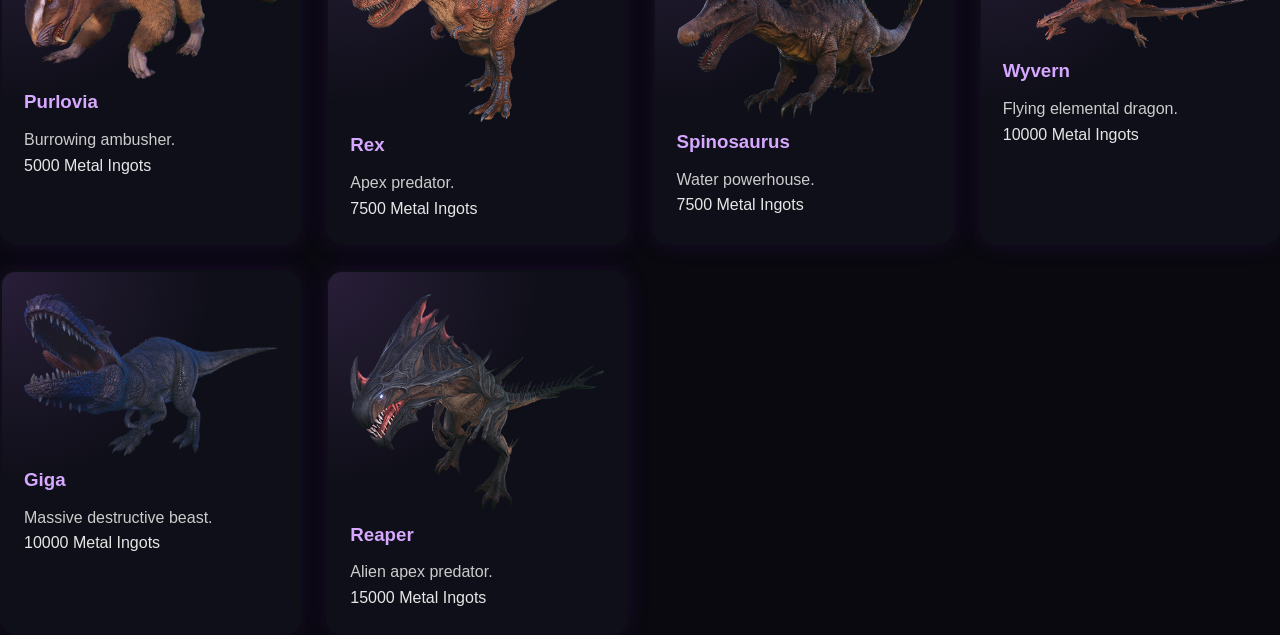
==== commit 5492eabc: "Fixed the shopping list. Pushing new layout of shopping list." ====
--- a/carnivores.html
+++ b/carnivores.html
@@ -65,23 +65,31 @@
     </div>
 </section>
 
-<div id="shop-hud">
-    <div class="hud-header">
-        <span>YOUR ORDER</span>
-        <button onclick="clearCart()" class="clear-btn">Clear All</button>
-    </div>
-    <div id="cart-items-list"></div>
-    <div class="hud-footer">
-        <div class="grand-total-section">
-            <div class="total-line"><span>Total Resources:</span><b id="totalRes">0</b></div>
-            <div class="total-line"><span>Total Metal Ingots:</span><b id="totalIng">0</b></div>
-        </div>
-        <button onclick="copyHudTicket()" class="hud-copy-btn">COPY ORDER FOR DISCORD</button>
-    </div>
-</div>
-
+<!-- SHOPPING LIST -->
 <script>
     let cart = JSON.parse(localStorage.getItem('arkShopCart')) || [];
+
+    function renderCart() {
+        const list = document.getElementById('cart-items-list');
+        if (!list) return;
+        list.innerHTML = '';
+        if (cart.length === 0) {
+            list.innerHTML = '<p style="text-align:center; color:#555; font-size:12px; margin-top:10px;">Select items to begin</p>';
+        }
+        cart.forEach(item => {
+            list.innerHTML += `<div class="cart-row">
+                <div class="item-controls">
+                    <button class="qty-btn" onclick="updateQuantity('${item.name}', -1)">-</button>
+                    <input type="number" class="qty-input" value="${item.qty}" oninput="handleManualQty('${item.name}', this.value, this)">
+                    <button class="qty-btn" onclick="updateQuantity('${item.name}', 1)">+</button>
+                </div>
+                <span class="item-name">${item.name}</span>
+                <span class="item-price-display">${(item.price * item.qty).toLocaleString()}</span>
+            </div>`;
+        });
+        calculateTotalsOnly();
+        localStorage.setItem('arkShopCart', JSON.stringify(cart));
+    }
 
     document.addEventListener('click', (e) => {
         const card = e.target.closest('.dino-card') || e.target.closest('.item-card');
@@ -91,35 +99,30 @@
             if (nameEl && priceEl) {
                 const name = nameEl.innerText.trim();
                 const price = parseInt(priceEl.innerText.replace(/[^0-9]/g, ''));
-                
-                const index = cart.findIndex(item => item.name === name);
-                if (index !== -1) {
-                    cart[index].qty += 1;
-                } else {
-                    cart.push({ name: name, price: price, qty: 1 });
-                }
+                const index = cart.findIndex(i => i.name === name);
+                if (index !== -1) { cart[index].qty += 1; } 
+                else { cart.push({ name: name, price: price, qty: 1 }); }
                 renderCart();
             }
         }
     });
 
     function updateQuantity(name, change) {
-        const index = cart.findIndex(item => item.name === name);
-        if (index !== -1) {
-            cart[index].qty += change;
-            if (cart[index].qty <= 0) cart.splice(index, 1);
+        const idx = cart.findIndex(i => i.name === name);
+        if (idx !== -1) {
+            cart[idx].qty += change;
+            if (cart[idx].qty <= 0) cart.splice(idx, 1);
             renderCart();
         }
     }
 
-    function handleManualQty(name, newQty, inputElement) {
-        const index = cart.findIndex(item => item.name === name);
-        if (index !== -1) {
+    function handleManualQty(name, newQty, input) {
+        const idx = cart.findIndex(i => i.name === name);
+        if (idx !== -1) {
             const val = parseInt(newQty);
-            cart[index].qty = isNaN(val) ? 0 : val;
-            const row = inputElement.closest('.cart-row');
-            const priceDisp = row.querySelector('.item-price-display');
-            if (priceDisp) priceDisp.innerText = (cart[index].qty * cart[index].price).toLocaleString();
+            cart[idx].qty = isNaN(val) ? 0 : val;
+            const row = input.closest('.cart-row');
+            row.querySelector('.item-price-display').innerText = (cart[idx].qty * cart[idx].price).toLocaleString();
             localStorage.setItem('arkShopCart', JSON.stringify(cart));
             calculateTotalsOnly();
         }
@@ -127,43 +130,25 @@
 
     function calculateTotalsOnly() {
         let total = 0;
-        cart.forEach(item => total += (item.price * item.qty));
-        if(document.getElementById('totalIng')) document.getElementById('totalIng').innerText = total.toLocaleString();
-        if(document.getElementById('totalRes')) document.getElementById('totalRes').innerText = (total * 20).toLocaleString();
-    }
-
-    function renderCart() {
-        const list = document.getElementById('cart-items-list');
-        if (!list) return;
-        list.innerHTML = '';
-        if (cart.length === 0) {
-            list.innerHTML = '<p style="text-align:center; color:#555; font-size:12px; margin-top:10px;">Select items to begin</p>';
-        }
-        cart.forEach(item => {
-            list.innerHTML += `
-                <div class="cart-row">
-                    <div class="item-controls">
-                        <button class="qty-btn" onclick="event.stopPropagation(); updateQuantity('${item.name}', -1)">-</button>
-                        <input type="number" class="qty-input" value="${item.qty}" 
-                               oninput="handleManualQty('${item.name}', this.value, this)" 
-                               onclick="event.stopPropagation()">
-                        <button class="qty-btn" onclick="event.stopPropagation(); updateQuantity('${item.name}', 1)">+</button>
-                    </div>
-                    <span class="item-name">${item.name}</span>
-                    <span class="item-price-display">${(item.price * item.qty).toLocaleString()}</span>
-                </div>`;
-        });
-        calculateTotalsOnly();
-        localStorage.setItem('arkShopCart', JSON.stringify(cart));
+        cart.forEach(i => total += (i.price * i.qty));
+        const ingDisplay = document.getElementById('totalIng');
+        if (ingDisplay) ingDisplay.innerText = total.toLocaleString();
     }
 
     function clearCart() { cart = []; renderCart(); }
 
     function copyHudTicket() {
         if (cart.length === 0) return alert("Cart is empty!");
+        
         let summary = "--- NIGHTSHADE SHOP ORDER ---\n";
-        cart.forEach(item => { if(item.qty > 0) summary += `${item.qty}x ${item.name} (${(item.price * item.qty).toLocaleString()} Ingots)\n`; });
-        summary += `\nTOTAL: ${document.getElementById('totalRes').innerText} Resources -> ${document.getElementById('totalIng').innerText} Ingots`;
+        cart.forEach(i => { 
+            if(i.qty > 0) summary += `${i.qty}x ${i.name} (${(i.price * i.qty).toLocaleString()} Ingots)\n`; 
+        });
+
+        // Pulling only the Ingot number from the screen
+        const ingTotal = document.getElementById('totalIng').innerText;
+        summary += `\nTOTAL COST: ${ingTotal} Metal Ingots`;
+
         navigator.clipboard.writeText(summary).then(() => alert("Order copied!"));
     }
 
@@ -171,4 +156,4 @@
 </script>
 
 </body>
-</html>
+</html>
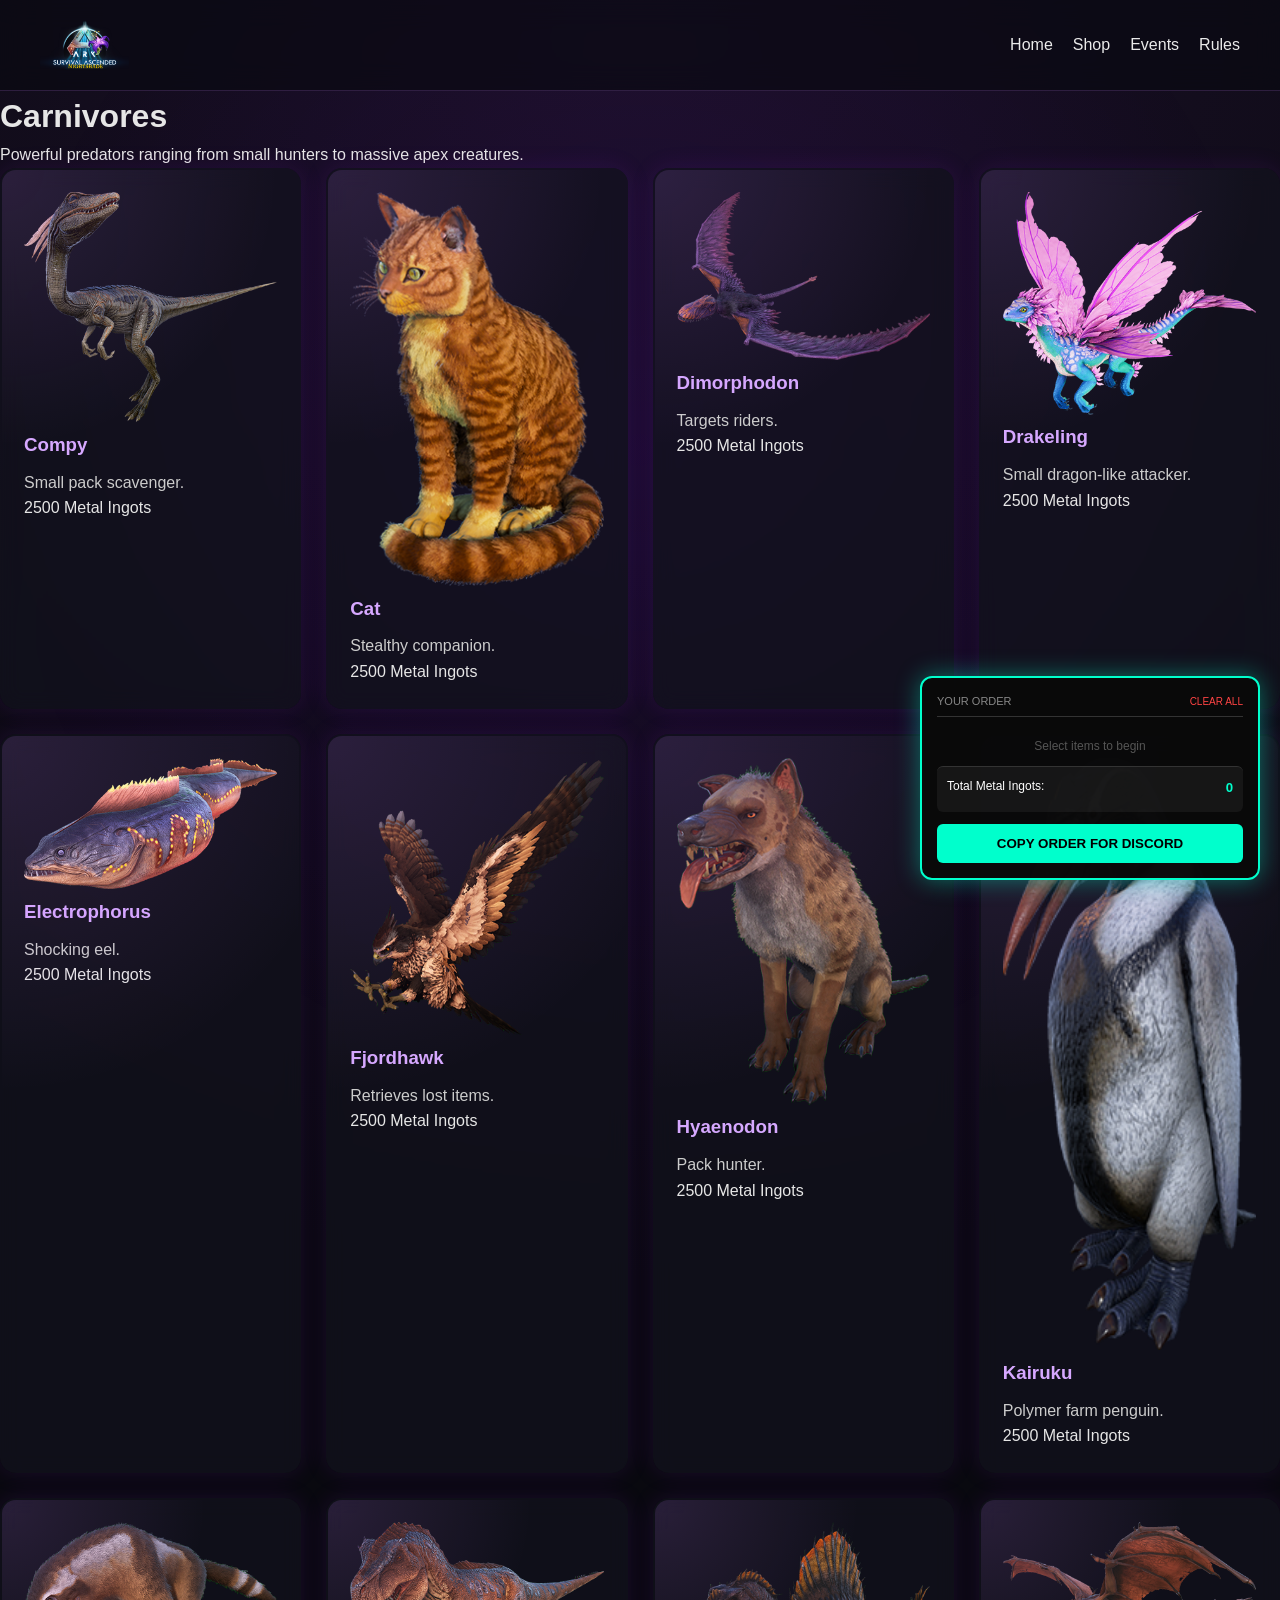
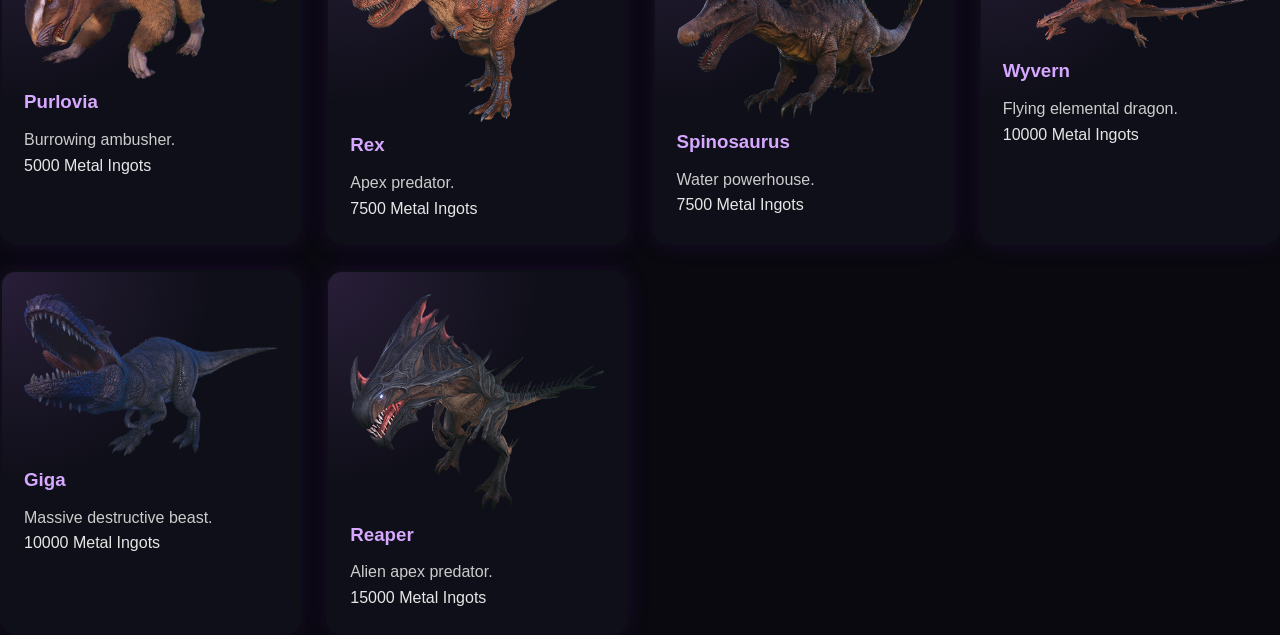
==== commit 3285b366: "Updated shopping list. Updating the specific pages." ====
--- a/carnivores.html
+++ b/carnivores.html
@@ -66,6 +66,22 @@
 </section>
 
 <!-- SHOPPING LIST -->
+<div id="shop-hud">
+    <div class="hud-header">
+        <span>YOUR ORDER</span>
+        <button onclick="clearCart()" class="clear-btn">Clear All</button>
+    </div>
+    <div id="cart-items-list"></div>
+    <div class="hud-footer">
+        <div class="grand-total-section">
+            <div class="total-line">
+                <span>Total Metal Ingots:</span>
+                <b id="totalIng">0</b>
+            </div>
+        </div>
+        <button onclick="copyHudTicket()" class="hud-copy-btn">COPY ORDER FOR DISCORD</button>
+    </div>
+</div>
 <script>
     let cart = JSON.parse(localStorage.getItem('arkShopCart')) || [];
 
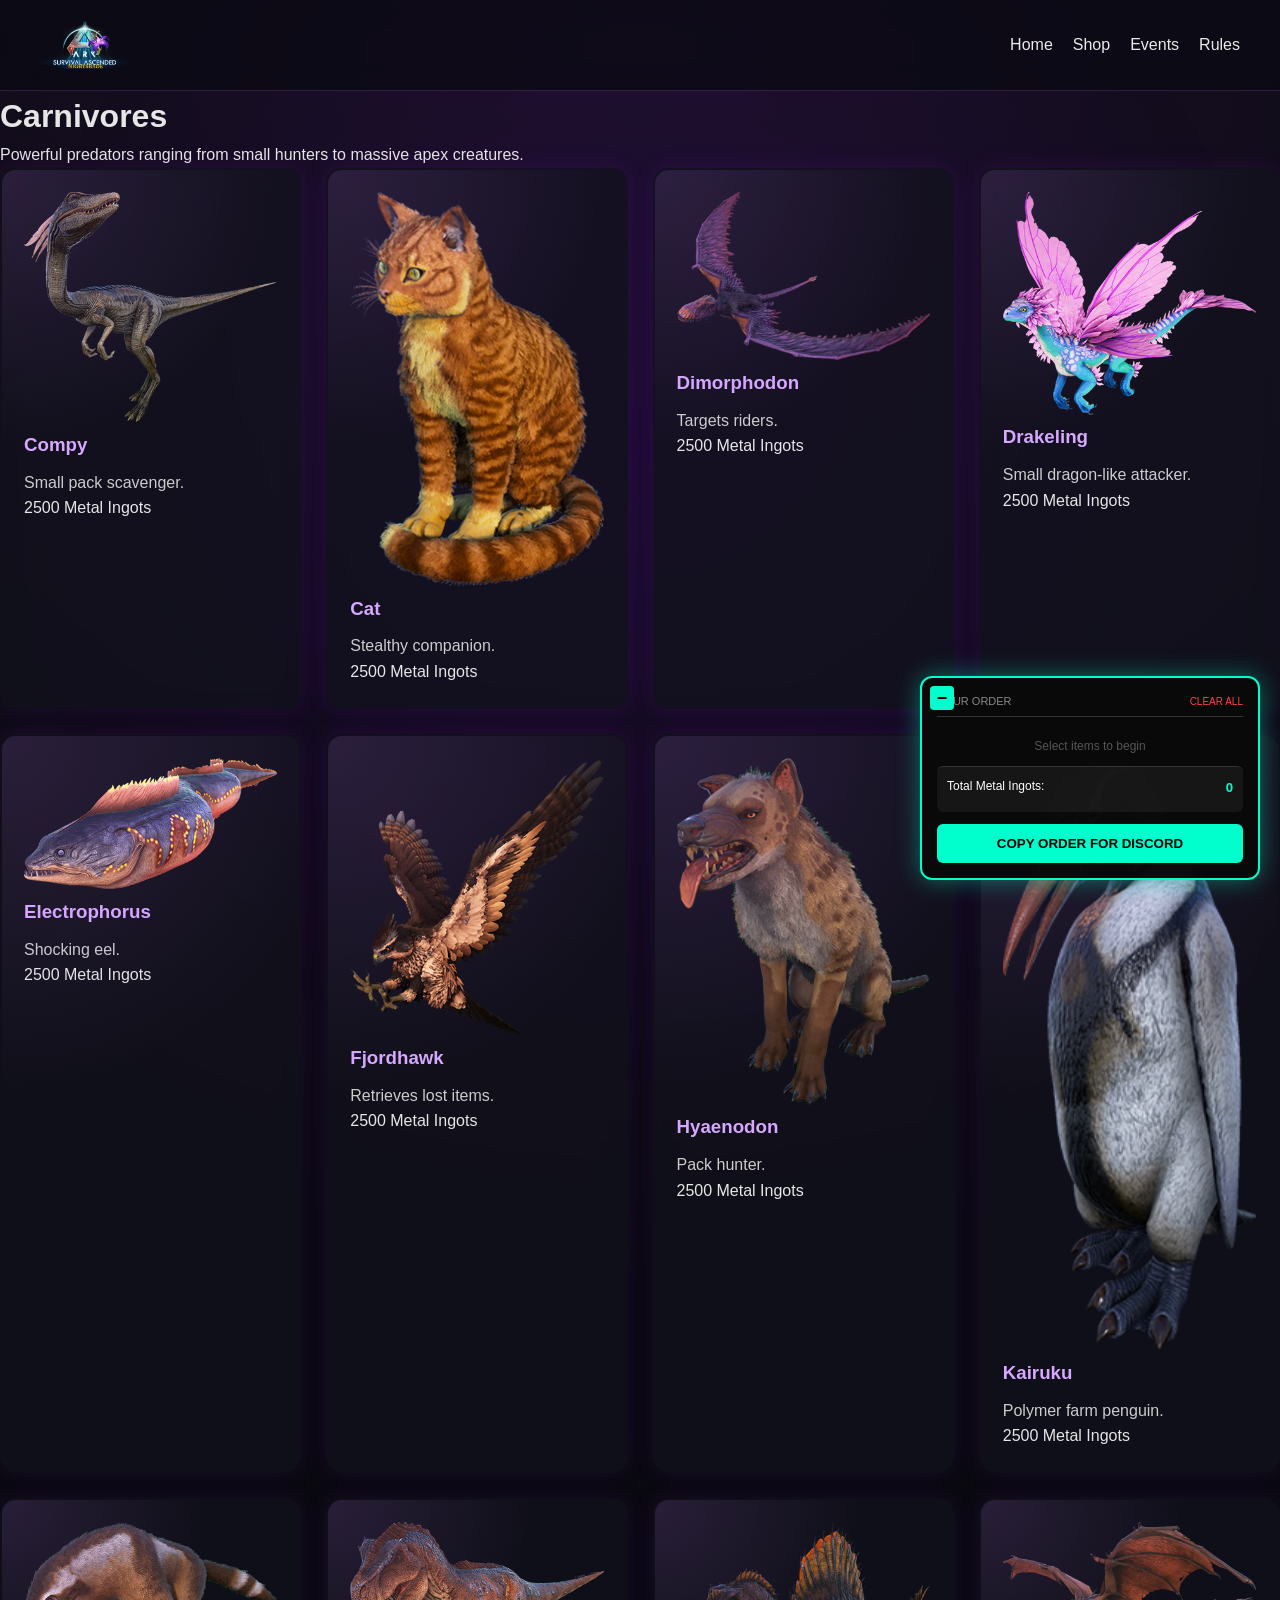
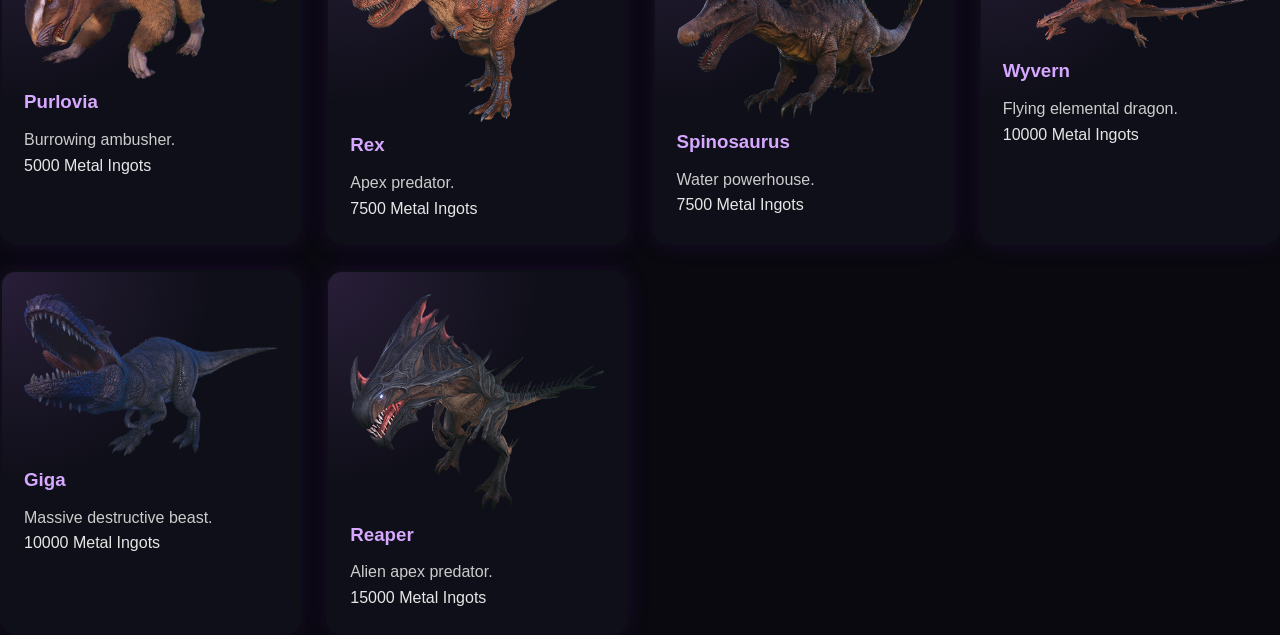
==== commit da34d550: "Solved collapsible shopping list. Pushing it to all shop pages." ====
--- a/carnivores.html
+++ b/carnivores.html
@@ -67,19 +67,22 @@
 
 <!-- SHOPPING LIST -->
 <div id="shop-hud">
-    <div class="hud-header">
-        <span>YOUR ORDER</span>
-        <button onclick="clearCart()" class="clear-btn">Clear All</button>
-    </div>
-    <div id="cart-items-list"></div>
-    <div class="hud-footer">
-        <div class="grand-total-section">
-            <div class="total-line">
-                <span>Total Metal Ingots:</span>
-                <b id="totalIng">0</b>
+    <button id="hud-toggle" onclick="toggleHud()">−</button>
+    <div id="hud-content">
+        <div class="hud-header">
+            <span>YOUR ORDER</span>
+            <button onclick="clearCart()" class="clear-btn">Clear All</button>
+        </div>
+        <div id="cart-items-list"></div>
+        <div class="hud-footer">
+            <div class="grand-total-section">
+                <div class="total-line">
+                    <span>Total Metal Ingots:</span>
+                    <b id="totalIng">0</b>
+                </div>
             </div>
+            <button onclick="copyHudTicket()" class="hud-copy-btn">COPY ORDER FOR DISCORD</button>
         </div>
-        <button onclick="copyHudTicket()" class="hud-copy-btn">COPY ORDER FOR DISCORD</button>
     </div>
 </div>
 <script>
@@ -169,6 +172,20 @@
     }
 
     window.addEventListener('load', renderCart);
+    function toggleHud() {
+    const hud = document.getElementById('shop-hud');
+    const btn = document.getElementById('hud-toggle');
+    
+    // Switch the 'collapsed' class on or off
+    hud.classList.toggle('collapsed');
+    
+    // Change the button symbol
+    if (hud.classList.contains('collapsed')) {
+        btn.innerText = '+';
+    } else {
+        btn.innerText = '−';
+    }
+}
 </script>
 
 </body>
--- a/css/styles.css
+++ b/css/styles.css
@@ -621,4 +621,69 @@
         flex-direction: column;
         align-items: center;
     }
-}+}
+/* =========================
+   SHOP HUD (FLOATING CART)
+========================= */
+
+#shop-hud { 
+    position: fixed; 
+    bottom: 20px; 
+    right: 20px; 
+    width: 340px; 
+    background: rgba(10, 10, 10, 0.98); 
+    border: 2px solid #00ffcc; 
+    border-radius: 12px; 
+    padding: 15px; 
+    z-index: 10000; 
+    color: white; 
+    box-shadow: 0 0 25px rgba(0, 255, 204, 0.4); 
+    font-family: sans-serif;
+    transition: all 0.3s cubic-bezier(0.4, 0, 0.2, 1); /* Smooth slide */
+    overflow: hidden;
+}
+
+/* Collapsed State */
+#shop-hud.collapsed {
+    width: 50px; 
+    height: 45px;
+    padding: 5px;
+    border-radius: 8px;
+}
+
+#shop-hud.collapsed #hud-content {
+    display: none;
+}
+
+/* Toggle Button */
+#hud-toggle {
+    position: absolute;
+    top: 8px;
+    left: 8px;
+    background: #00ffcc;
+    color: #000;
+    border: none;
+    border-radius: 4px;
+    width: 24px;
+    height: 24px;
+    cursor: pointer;
+    font-weight: bold;
+    font-size: 18px;
+    line-height: 1;
+    z-index: 10001;
+}
+
+/* HUD Interior Elements */
+.hud-header { display: flex; justify-content: space-between; font-size: 11px; color: #888; margin-bottom: 10px; border-bottom: 1px solid #333; padding-bottom: 5px; }
+.clear-btn { background: none; border: none; color: #ff4444; cursor: pointer; font-size: 10px; text-transform: uppercase; }
+#cart-items-list { max-height: 200px; overflow-y: auto; margin-bottom: 10px; }
+.cart-row { display: flex; justify-content: space-between; align-items: center; padding: 8px 0; border-bottom: 1px solid #222; }
+.item-controls { display: flex; align-items: center; gap: 5px; }
+.qty-input { width: 50px; background: #000; border: 1px solid #444; color: #00ffcc; text-align: center; border-radius: 4px; padding: 4px 0; font-weight: bold; font-size: 13px; }
+.qty-btn { background: #222; color: #00ffcc; border: 1px solid #00ffcc; border-radius: 4px; width: 24px; height: 24px; cursor: pointer; font-weight: bold; }
+.item-name { font-size: 13px; flex-grow: 1; margin-left: 10px; color: #eee; text-align: left; overflow: hidden; text-overflow: ellipsis; white-space: nowrap; }
+.item-price-display { font-size: 13px; color: #00ffcc; font-weight: bold; margin-left: 5px; min-width: 60px; text-align: right; }
+.grand-total-section { background: rgba(255,255,255,0.05); padding: 10px; border-radius: 6px; margin-bottom: 12px; border-top: 1px solid #333; }
+.total-line { display: flex; justify-content: space-between; font-size: 12px; margin-bottom: 4px; }
+.total-line b { color: #00ffcc; font-size: 1.1em; }
+.hud-copy-btn { width: 100%; background: #00ffcc; color: #000; border: none; padding: 12px; border-radius: 6px; font-weight: bold; cursor: pointer; text-transform: uppercase; }
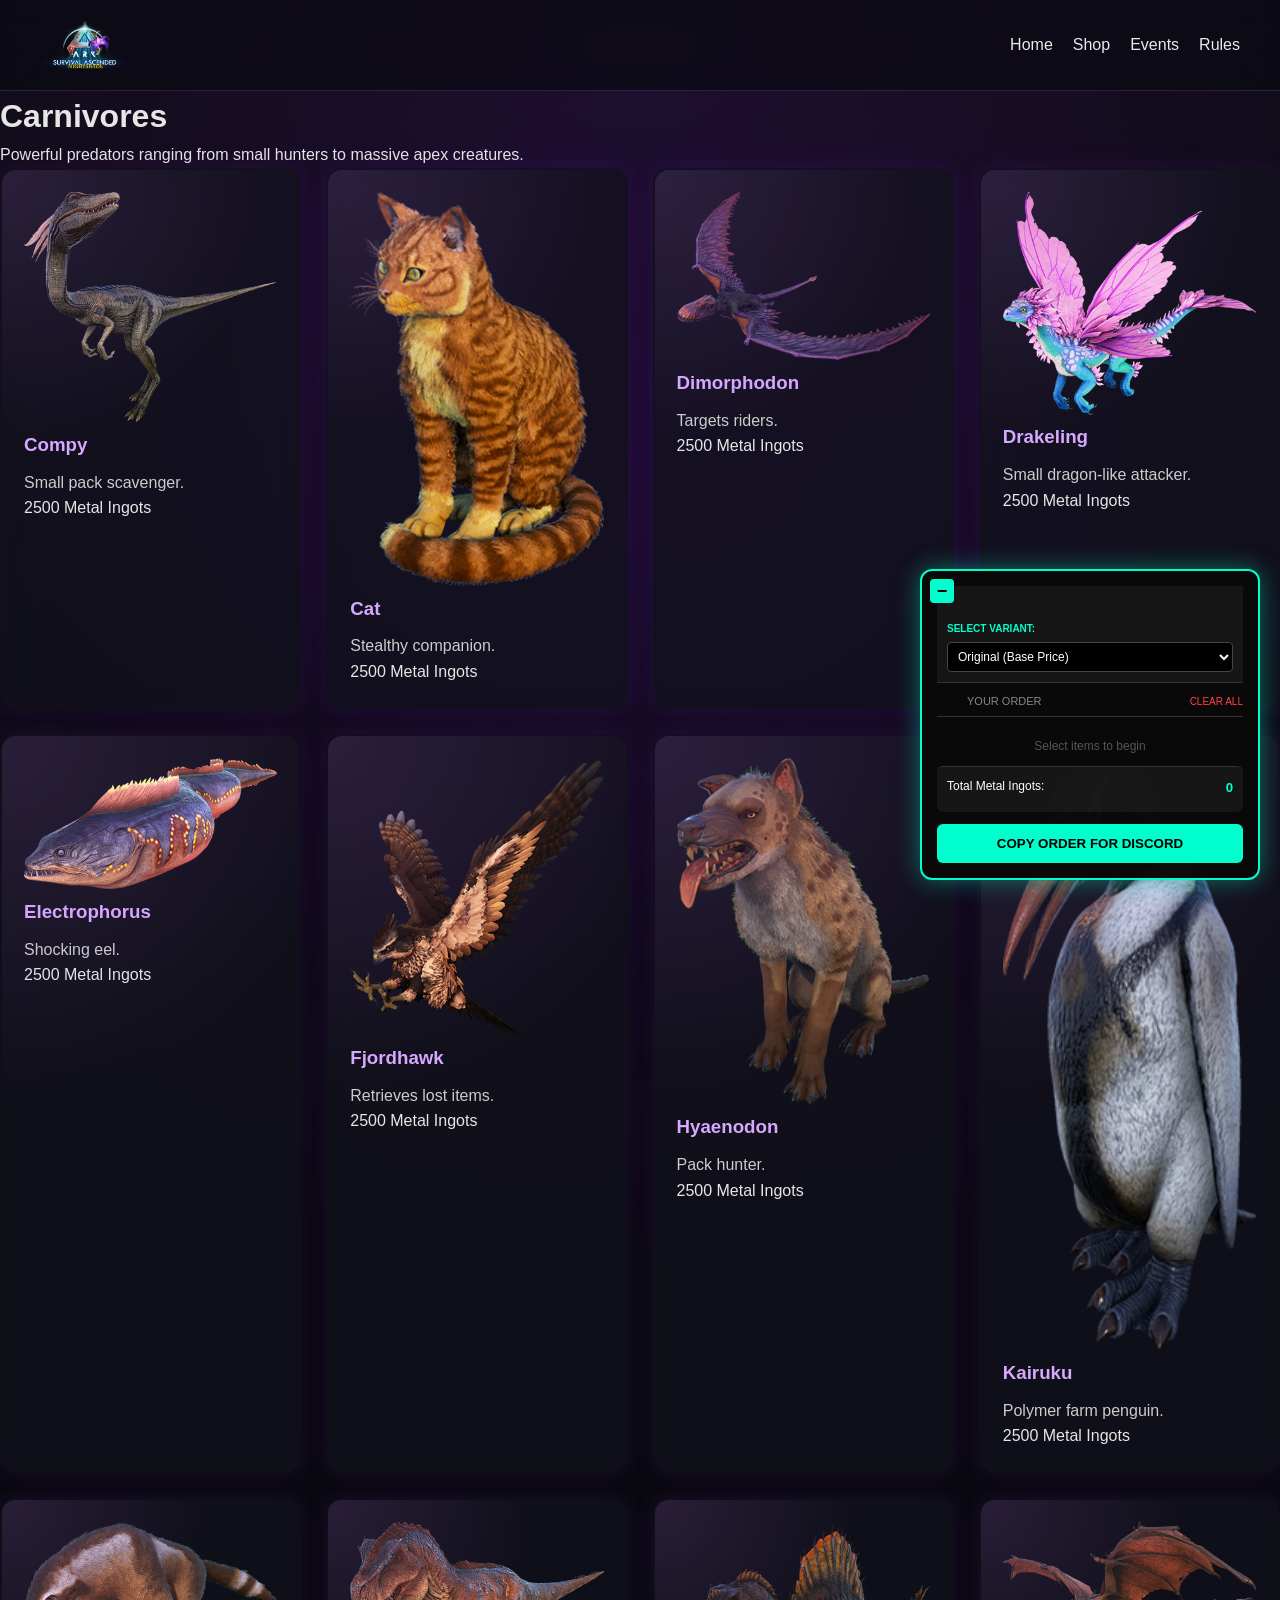
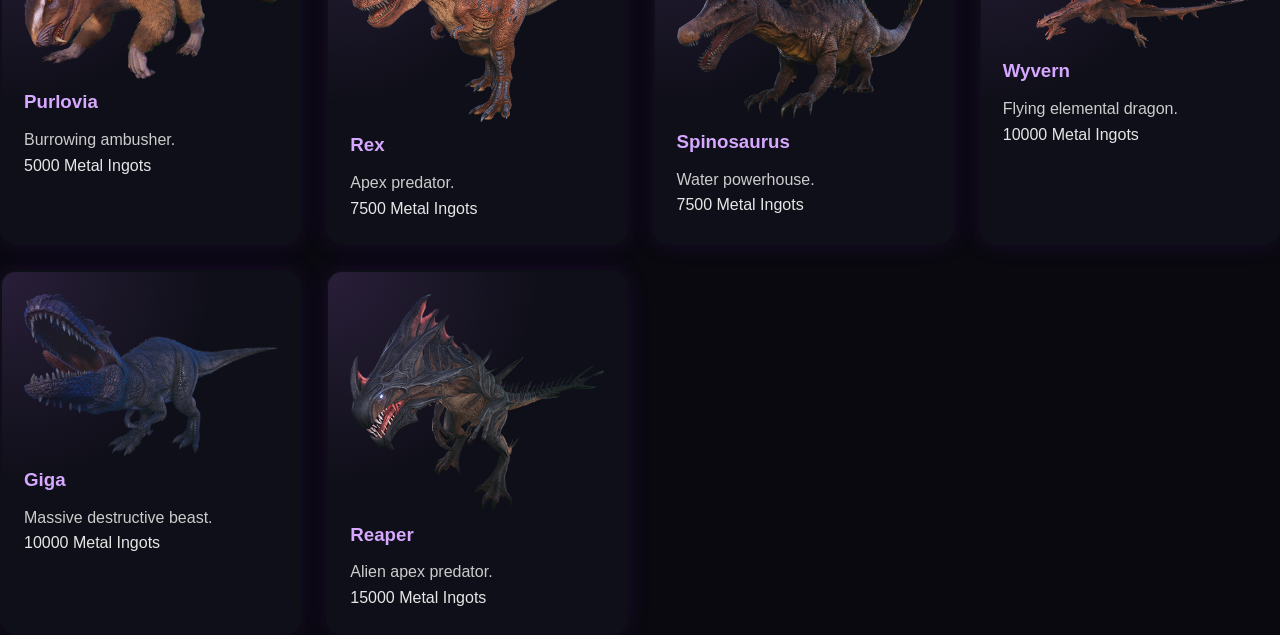
==== commit 2680a587: "Herbivore variant shopping successful. Pushing to all pages." ====
--- a/carnivores.html
+++ b/carnivores.html
@@ -68,23 +68,36 @@
 <!-- SHOPPING LIST -->
 <div id="shop-hud">
     <button id="hud-toggle" onclick="toggleHud()">−</button>
+    
     <div id="hud-content">
+        <div style="padding: 35px 10px 10px 10px; background: rgba(255,255,255,0.05); border-bottom: 1px solid #333; margin-bottom: 10px;">
+            <label style="font-size: 10px; color: #00ffcc; display: block; margin-bottom: 5px; font-weight: bold;">SELECT VARIANT:</label>
+            <select id="variant-master" style="width: 100%; background: #000; color: #fff; border: 1px solid #444; border-radius: 4px; padding: 6px; font-size: 12px;">
+                <option value="0">Original (Base Price)</option>
+                <option value="2500">Tek (+2,500)</option>
+                <option value="2500">Proto (+2,500)</option>
+                <option value="2500">Myth (+2,500)</option>
+                <option value="2500">Eerie (+2,500)</option>
+            </select>
+        </div>
+
         <div class="hud-header">
             <span>YOUR ORDER</span>
             <button onclick="clearCart()" class="clear-btn">Clear All</button>
         </div>
+        
         <div id="cart-items-list"></div>
-        <div class="hud-footer">
-            <div class="grand-total-section">
-                <div class="total-line">
-                    <span>Total Metal Ingots:</span>
-                    <b id="totalIng">0</b>
-                </div>
+        
+        <div class="grand-total-section">
+            <div class="total-line">
+                <span>Total Metal Ingots:</span>
+                <b id="totalIng">0</b>
             </div>
-            <button onclick="copyHudTicket()" class="hud-copy-btn">COPY ORDER FOR DISCORD</button>
         </div>
-    </div>
-</div>
+        
+        <button onclick="copyHudTicket()" class="hud-copy-btn">COPY ORDER FOR DISCORD</button>
+    </div> 
+</div> 
 <script>
     let cart = JSON.parse(localStorage.getItem('arkShopCart')) || [];
 
@@ -111,20 +124,39 @@
     }
 
     document.addEventListener('click', (e) => {
-        const card = e.target.closest('.dino-card') || e.target.closest('.item-card');
-        if (card) {
-            const nameEl = card.querySelector('h3') || card.querySelector('h2');
-            const priceEl = card.querySelector('.price');
-            if (nameEl && priceEl) {
-                const name = nameEl.innerText.trim();
-                const price = parseInt(priceEl.innerText.replace(/[^0-9]/g, ''));
-                const index = cart.findIndex(i => i.name === name);
-                if (index !== -1) { cart[index].qty += 1; } 
-                else { cart.push({ name: name, price: price, qty: 1 }); }
-                renderCart();
+    const card = e.target.closest('.dino-card') || e.target.closest('.item-card');
+    
+    // Safety check: Don't trigger if they clicked inside the HUD or on the dropdown itself
+    if (card && !e.target.closest('#shop-hud')) {
+        const nameEl = card.querySelector('h3') || card.querySelector('h2');
+        const priceEl = card.querySelector('.price');
+        
+        if (nameEl && priceEl) {
+            const baseName = nameEl.innerText.trim();
+            const basePrice = Number(priceEl.innerText.replace(/[^0-9.]/g, ''));
+            
+            const variantPicker = document.getElementById('variant-master');
+            const extraPrice = Number(variantPicker.value);
+            
+            // This safely extracts the word ("Tek", "Proto", "Original")
+            const variantText = variantPicker.options[variantPicker.selectedIndex].text.split(' (')[0];
+
+            // FIX: If it's "Original", match it EXACTLY with the base name so it doesn't duplicate
+            const fullName = (variantText === "Original" || variantText === "Original (Base Price)") ? baseName : `${variantText} ${baseName}`;
+            const finalPrice = basePrice + extraPrice;
+
+            const index = cart.findIndex(i => i.name === fullName);
+            if (index !== -1) { 
+                cart[index].qty += 1; 
+            } else { 
+                cart.push({ name: fullName, price: finalPrice, qty: 1 }); 
             }
-        }
-    });
+            
+            renderCart();
+        }
+    }
+});
+
 
     function updateQuantity(name, change) {
         const idx = cart.findIndex(i => i.name === name);
--- a/css/styles.css
+++ b/css/styles.css
@@ -626,36 +626,43 @@
    SHOP HUD (FLOATING CART)
 ========================= */
 
-#shop-hud { 
-    position: fixed; 
-    bottom: 20px; 
-    right: 20px; 
-    width: 340px; 
-    background: rgba(10, 10, 10, 0.98); 
-    border: 2px solid #00ffcc; 
-    border-radius: 12px; 
-    padding: 15px; 
-    z-index: 10000; 
-    color: white; 
-    box-shadow: 0 0 25px rgba(0, 255, 204, 0.4); 
+/* When the HUD is open */
+#shop-hud {
+    position: fixed;
+    bottom: 20px;
+    right: 20px;
+    width: 340px;
+    height: auto !important;
+    max-height: 85vh !important;
+    display: flex !important;
+    flex-direction: column !important;
+    background: rgba(10, 10, 10, 0.98);
+    border: 2px solid #00ffcc;
+    border-radius: 12px;
+    padding: 15px;
+    z-index: 10000;
+    color: white;
     font-family: sans-serif;
-    transition: all 0.3s cubic-bezier(0.4, 0, 0.2, 1); /* Smooth slide */
-    overflow: hidden;
-}
-
-/* Collapsed State */
+    box-shadow: 0 0 25px rgba(0, 255, 204, 0.4);
+    transition: max-height 0.3s ease, width 0.3s ease, padding 0.3s ease;
+}
+
+/* When the HUD is minimized */
 #shop-hud.collapsed {
-    width: 50px; 
-    height: 45px;
-    padding: 5px;
-    border-radius: 8px;
-}
-
+    width: 45px !important;
+    height: 45px !important;
+    max-height: 45px !important;
+    padding: 0 !important;
+    overflow: hidden !important;
+    border-radius: 8px !important;
+}
+
+/* Hide contents completely when minimized */
 #shop-hud.collapsed #hud-content {
-    display: none;
-}
-
-/* Toggle Button */
+    display: none !important;
+}
+
+/* Toggle Button Layout */
 #hud-toggle {
     position: absolute;
     top: 8px;
@@ -673,17 +680,132 @@
     z-index: 10001;
 }
 
+/* Force the toggle button to center nicely inside the tiny square when closed */
+#shop-hud.collapsed #hud-toggle {
+    top: 0;
+    left: 0;
+    width: 100%;
+    height: 100%;
+    margin: 0;
+    border-radius: 6px;
+    display: flex;
+    align-items: center;
+    justify-content: center;
+}
+
 /* HUD Interior Elements */
-.hud-header { display: flex; justify-content: space-between; font-size: 11px; color: #888; margin-bottom: 10px; border-bottom: 1px solid #333; padding-bottom: 5px; }
-.clear-btn { background: none; border: none; color: #ff4444; cursor: pointer; font-size: 10px; text-transform: uppercase; }
-#cart-items-list { max-height: 200px; overflow-y: auto; margin-bottom: 10px; }
-.cart-row { display: flex; justify-content: space-between; align-items: center; padding: 8px 0; border-bottom: 1px solid #222; }
-.item-controls { display: flex; align-items: center; gap: 5px; }
-.qty-input { width: 50px; background: #000; border: 1px solid #444; color: #00ffcc; text-align: center; border-radius: 4px; padding: 4px 0; font-weight: bold; font-size: 13px; }
-.qty-btn { background: #222; color: #00ffcc; border: 1px solid #00ffcc; border-radius: 4px; width: 24px; height: 24px; cursor: pointer; font-weight: bold; }
-.item-name { font-size: 13px; flex-grow: 1; margin-left: 10px; color: #eee; text-align: left; overflow: hidden; text-overflow: ellipsis; white-space: nowrap; }
-.item-price-display { font-size: 13px; color: #00ffcc; font-weight: bold; margin-left: 5px; min-width: 60px; text-align: right; }
-.grand-total-section { background: rgba(255,255,255,0.05); padding: 10px; border-radius: 6px; margin-bottom: 12px; border-top: 1px solid #333; }
-.total-line { display: flex; justify-content: space-between; font-size: 12px; margin-bottom: 4px; }
-.total-line b { color: #00ffcc; font-size: 1.1em; }
-.hud-copy-btn { width: 100%; background: #00ffcc; color: #000; border: none; padding: 12px; border-radius: 6px; font-weight: bold; cursor: pointer; text-transform: uppercase; }
+.hud-header { 
+    display: flex; 
+    justify-content: space-between; 
+    font-size: 11px; 
+    color: #888; 
+    margin-bottom: 10px; 
+    border-bottom: 1px solid #333; 
+    padding-bottom: 5px; 
+    padding-left: 30px; 
+}
+
+.clear-btn { 
+    background: none; 
+    border: none; 
+    color: #ff4444; 
+    cursor: pointer; 
+    font-size: 10px; 
+    text-transform: uppercase; 
+}
+
+#cart-items-list { 
+    max-height: 120px !important; 
+    overflow-y: auto !important; 
+    margin-bottom: 10px; 
+}
+
+.cart-row { 
+    display: flex; 
+    justify-content: space-between; 
+    align-items: center; 
+    padding: 8px 0; 
+    border-bottom: 1px solid #222; 
+}
+
+.item-controls { 
+    display: flex; 
+    align-items: center; 
+    gap: 5px; 
+}
+
+.qty-input { 
+    width: 50px; 
+    background: #000; 
+    border: 1px solid #444; 
+    color: #00ffcc; 
+    text-align: center; 
+    border-radius: 4px; 
+    padding: 4px 0; 
+    font-weight: bold; 
+    font-size: 13px; 
+}
+
+.qty-btn { 
+    background: #222; 
+    color: #00ffcc; 
+    border: 1px solid #00ffcc; 
+    border-radius: 4px; 
+    width: 24px; 
+    height: 24px; 
+    cursor: pointer; 
+    font-weight: bold; 
+}
+
+.item-name { 
+    font-size: 13px; 
+    flex-grow: 1; 
+    margin-left: 10px; 
+    color: #eee; 
+    text-align: left; 
+    overflow: hidden; 
+    text-overflow: ellipsis; 
+    white-space: nowrap; 
+}
+
+.item-price-display { 
+    font-size: 13px; 
+    color: #00ffcc; 
+    font-weight: bold; 
+    margin-left: 5px; 
+    min-width: 60px; 
+    text-align: right; 
+}
+
+.grand-total-section { 
+    background: rgba(255,255,255,0.05); 
+    padding: 10px; 
+    border-radius: 6px; 
+    margin-bottom: 12px; 
+    border-top: 1px solid #333; 
+}
+
+.total-line { 
+    display: flex; 
+    justify-content: space-between; 
+    font-size: 12px; 
+    margin-bottom: 4px; 
+}
+
+.total-line b { 
+    color: #00ffcc; 
+    font-size: 1.1em; 
+}
+
+.hud-copy-btn { 
+    width: 100%; 
+    background: #00ffcc; 
+    color: #000; 
+    border: none; 
+    padding: 12px; 
+    border-radius: 6px; 
+    font-weight: bold; 
+    cursor: pointer; 
+    text-transform: uppercase; 
+}
+
